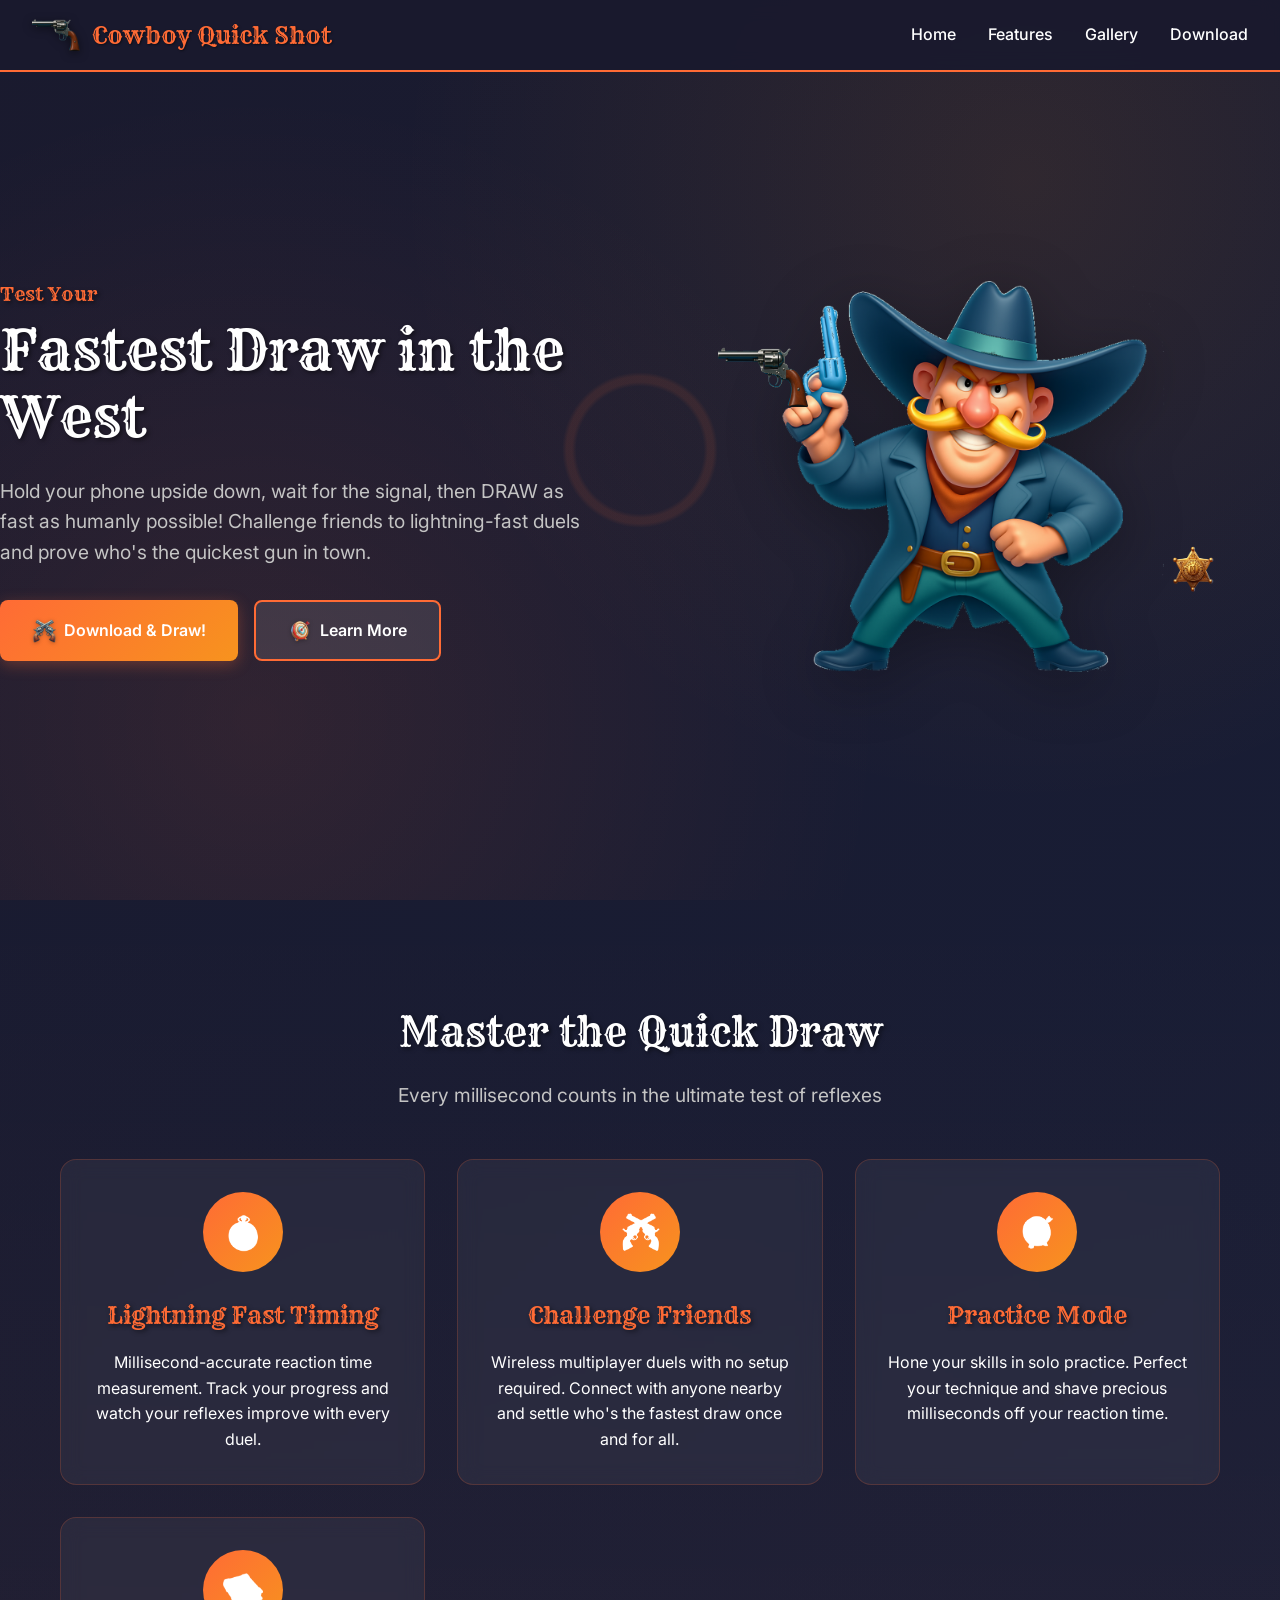
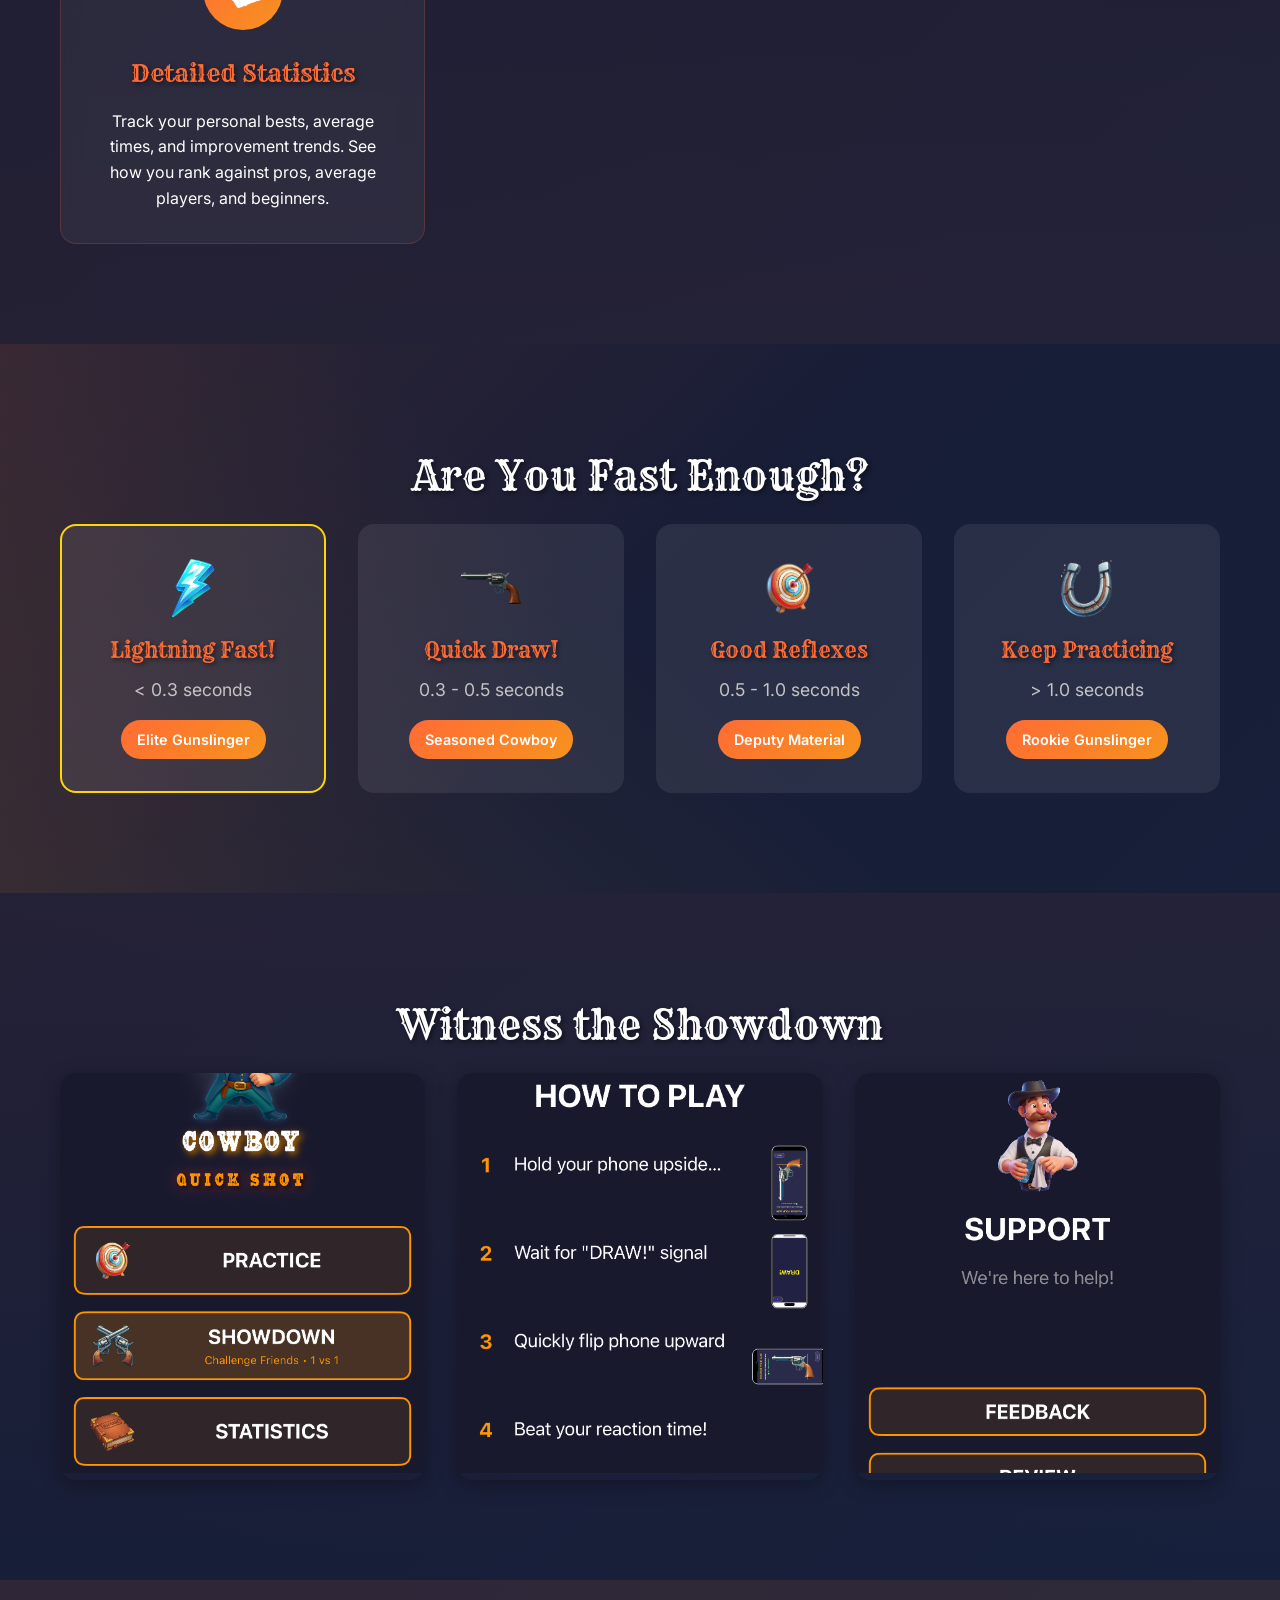
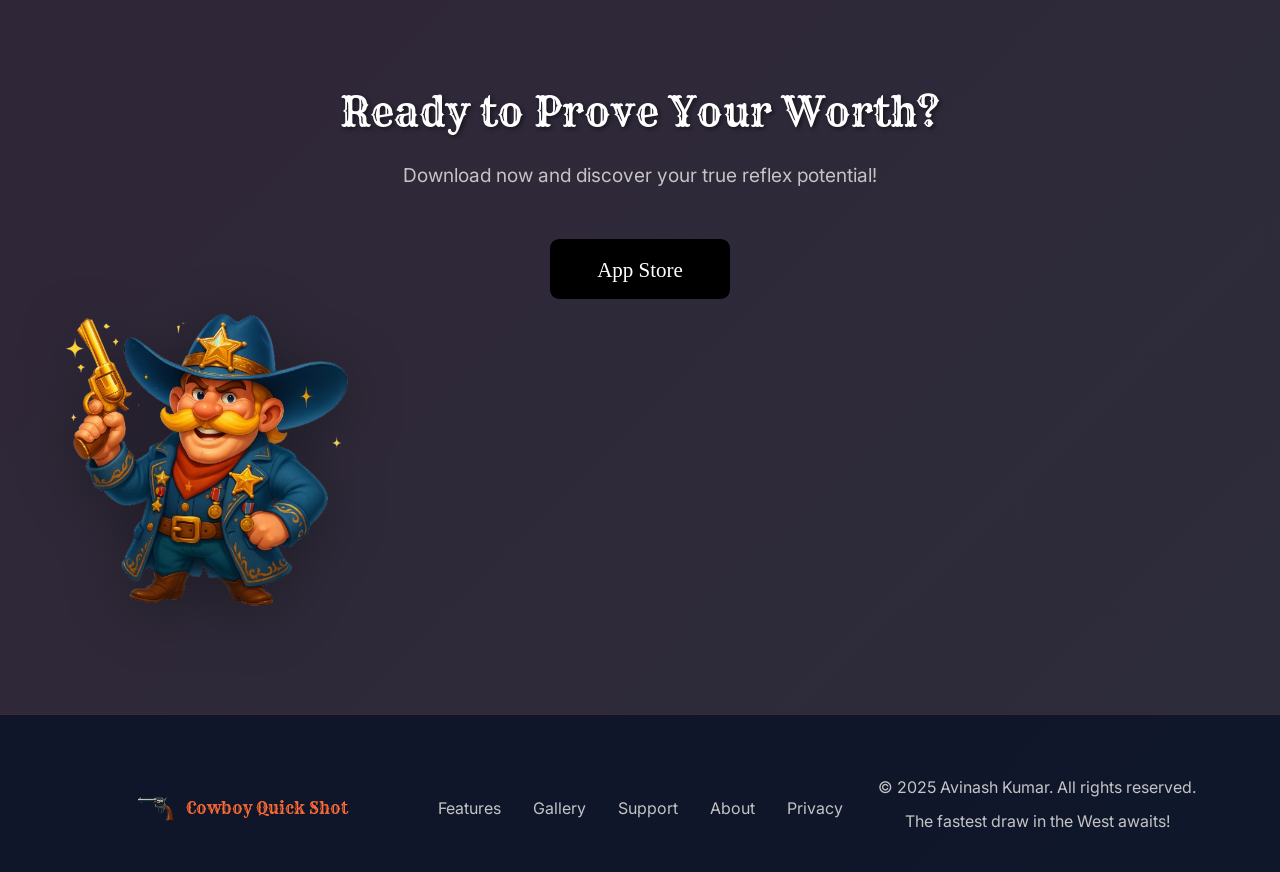
==== index.html @ 1eb680cb "Initial commit: Add Cowboy Quick Shot website with updated screenshots - Add complete website struct" ====
<!DOCTYPE html>
<html lang="en">
<head>
    <meta charset="UTF-8">
    <meta name="viewport" content="width=device-width, initial-scale=1.0">
    <title>Cowboy Quick Shot - Fastest Draw in the West</title>
    <meta name="description" content="Test your reflexes in the ultimate Western gunfighter duel. Hold your phone upside down and draw as fast as lightning when you see the signal!">
    <link rel="stylesheet" href="css/style.css">
    <link rel="preconnect" href="https://fonts.googleapis.com">
    <link rel="preconnect" href="https://fonts.gstatic.com" crossorigin>
    <link href="https://fonts.googleapis.com/css2?family=Rye&family=Inter:wght@300;400;500;600;700&display=swap" rel="stylesheet">
</head>
<body>
    <header class="header">
        <nav class="nav">
            <div class="nav-brand">
                <img src="images/revolver.png" alt="Revolver" class="nav-logo">
                <span class="nav-title">Cowboy Quick Shot</span>
            </div>
            <ul class="nav-menu">
                <li><a href="#home">Home</a></li>
                <li><a href="#features">Features</a></li>
                <li><a href="gallery.html">Gallery</a></li>
                <li><a href="#download">Download</a></li>
            </ul>
        </nav>
    </header>

    <main>
        <!-- Hero Section -->
        <section id="home" class="hero">
            <div class="hero-background">
                <div class="crosshair-overlay"></div>
            </div>
            <div class="hero-content">
                <h1 class="hero-title">
                    <span class="hero-subtitle">Test Your Reflexes, Cowboy!</span>
                    <span class="hero-main">Fastest Draw in the West</span>
                </h1>
                <p class="hero-description">
                    Hold your phone upside down, wait for the signal, then DRAW as fast as humanly possible! 
                    Challenge friends to lightning-fast duels and prove who's the quickest gun in town.
                </p>
                <div class="hero-buttons">
                    <a href="#download" class="btn btn-primary">
                        <img src="images/home_page/dual_revolver.png" alt="Dual Revolvers" class="btn-icon">
                        Download & Draw!
                    </a>
                    <a href="#features" class="btn btn-secondary">
                        <img src="images/settings_page/target.png" alt="Target" class="btn-icon">
                        Learn More
                    </a>
                </div>
            </div>
            <div class="hero-image">
                <img src="images/home_page/man.png" alt="Cowboy Character" class="cowboy-hero">
                <div class="floating-elements">
                    <img src="images/revolver.png" alt="Revolver" class="floating-revolver">
                    <img src="images/home_page/sherrif_batch.png" alt="Sheriff Badge" class="floating-badge">
                </div>
            </div>
        </section>

        <!-- Features Section -->
        <section id="features" class="features">
            <div class="container">
                <h2 class="section-title">Master the Quick Draw</h2>
                <p class="section-subtitle">Every millisecond counts in the ultimate test of reflexes</p>
                
                <div class="features-grid">
                    <div class="feature-card">
                        <div class="feature-icon">
                            <img src="images/settings_page/pocket_watch.png" alt="Pocket Watch">
                        </div>
                        <h3>Lightning Fast Timing</h3>
                        <p>Millisecond-accurate reaction time measurement. Track your progress and watch your reflexes improve with every duel.</p>
                    </div>
                    
                    <div class="feature-card">
                        <div class="feature-icon">
                            <img src="images/home_page/dual_revolver.png" alt="Dual Revolvers">
                        </div>
                        <h3>Challenge Friends</h3>
                        <p>Wireless multiplayer duels with no setup required. Connect with anyone nearby and settle who's the fastest draw once and for all.</p>
                    </div>
                    
                    <div class="feature-card">
                        <div class="feature-icon">
                            <img src="images/settings_page/target.png" alt="Target">
                        </div>
                        <h3>Practice Mode</h3>
                        <p>Hone your skills in solo practice. Perfect your technique and shave precious milliseconds off your reaction time.</p>
                    </div>
                    
                    <div class="feature-card">
                        <div class="feature-icon">
                            <img src="images/home_page/records.png" alt="Records">
                        </div>
                        <h3>Detailed Statistics</h3>
                        <p>Track your personal bests, average times, and improvement trends. See how you rank against pros, average players, and beginners.</p>
                    </div>
                </div>
            </div>
        </section>

        <!-- Performance Categories -->
        <section class="performance">
            <div class="container">
                <h2 class="section-title">Are You Fast Enough?</h2>
                <div class="performance-grid">
                    <div class="performance-card lightning">
                        <div class="performance-icon">
                            <img src="images/settings_page/lighitning.png" alt="Lightning">
                        </div>
                        <h3>Lightning Fast!</h3>
                        <p>&lt; 0.3 seconds</p>
                        <span class="performance-badge">Elite Gunslinger</span>
                    </div>
                    
                    <div class="performance-card quick">
                        <div class="performance-icon">
                            <img src="images/revolver.png" alt="Revolver">
                        </div>
                        <h3>Quick Draw!</h3>
                        <p>0.3 - 0.5 seconds</p>
                        <span class="performance-badge">Seasoned Cowboy</span>
                    </div>
                    
                    <div class="performance-card good">
                        <div class="performance-icon">
                            <img src="images/settings_page/target.png" alt="Target">
                        </div>
                        <h3>Good Reflexes</h3>
                        <p>0.5 - 1.0 seconds</p>
                        <span class="performance-badge">Deputy Material</span>
                    </div>
                    
                    <div class="performance-card practice">
                        <div class="performance-icon">
                            <img src="images/settings_page/horseshoe_broken.png" alt="Horseshoe">
                        </div>
                        <h3>Keep Practicing</h3>
                        <p>&gt; 1.0 seconds</p>
                        <span class="performance-badge">Rookie Gunslinger</span>
                    </div>
                </div>
            </div>
        </section>

        <!-- Gallery Preview -->
        <section id="gallery" class="gallery-preview">
            <div class="container">
                <h2 class="section-title">Witness the Showdown</h2>
                <div class="gallery-grid">
                    <div class="gallery-item">
                        <img src="screenshots/Simulator Screenshot - iPhone 16 - 2025-07-04 at 14.46.16.png" alt="Main Menu">
                        <div class="gallery-overlay">
                            <h4>Main Menu</h4>
                            <p>Choose your duel</p>
                        </div>
                    </div>
                    <div class="gallery-item">
                        <img src="screenshots/Simulator Screenshot - iPhone 16 - 2025-07-04 at 14.46.22.png" alt="Position Phone">
                        <div class="gallery-overlay">
                            <h4>Get Ready</h4>
                            <p>Position your phone</p>
                        </div>
                    </div>
                    <div class="gallery-item">
                        <img src="screenshots/Simulator Screenshot - iPhone 16 - 2025-07-04 at 14.47.07.png" alt="Game Action">
                        <div class="gallery-overlay">
                            <h4>Draw!</h4>
                            <p>Lightning fast action</p>
                        </div>
                    </div>
                </div>
            </div>
        </section>

        <!-- Download Section -->
        <section id="download" class="download">
            <div class="container">
                <div class="download-content">
                    <h2 class="section-title">Ready to Prove Your Worth?</h2>
                    <p class="section-subtitle">Download now and discover your true reflex potential!</p>
                    <div class="download-buttons">
                        <a href="#" class="app-store-btn">
                            <img src="[data-uri]" alt="Download on App Store">
                        </a>
                    </div>
                </div>
                <div class="download-image">
                    <img src="images/vip_cowboy.png" alt="VIP Cowboy" class="cowboy-download">
                </div>
            </div>
        </section>
    </main>

    <footer class="footer">
        <div class="container">
            <div class="footer-content">
                <div class="footer-brand">
                    <img src="images/revolver.png" alt="Revolver" class="footer-logo">
                    <span class="footer-title">Cowboy Quick Shot</span>
                </div>
                <div class="footer-links">
                    <a href="#features">Features</a>
                    <a href="gallery.html">Gallery</a>
                    <a href="support.html">Support</a>
                    <a href="about.html">About</a>
                    <a href="privacy.html">Privacy</a>
                </div>
                <div class="footer-social">
                    <p>© 2025 Avinash Kumar. All rights reserved.</p>
                    <p>The fastest draw in the West awaits!</p>
                </div>
            </div>
        </div>
    </footer>

    <script src="js/main.js"></script>
</body>
</html>
---- css/style.css ----
/* Western-themed CSS for Cowboy Quick Shot */

/* Reset and Base Styles */
* {
    margin: 0;
    padding: 0;
    box-sizing: border-box;
}

:root {
    --primary-navy: #1a1a2e;
    --secondary-navy: #16213e;
    --accent-orange: #ff6b35;
    --accent-yellow: #f7931e;
    --text-light: #ffffff;
    --text-muted: #c4c4c4;
    --leather-brown: #8b4513;
    --gold: #ffd700;
    --shadow-dark: rgba(0, 0, 0, 0.5);
}

body {
    font-family: 'Inter', sans-serif;
    background: linear-gradient(135deg, var(--primary-navy) 0%, var(--secondary-navy) 100%);
    color: var(--text-light);
    line-height: 1.6;
    overflow-x: hidden;
}

/* Typography */
h1, h2, h3 {
    font-family: 'Rye', serif;
    font-weight: 400;
    text-shadow: 2px 2px 4px var(--shadow-dark);
}

.container {
    max-width: 1200px;
    margin: 0 auto;
    padding: 0 20px;
}

/* Header and Navigation */
.header {
    position: fixed;
    top: 0;
    left: 0;
    right: 0;
    z-index: 1000;
    background: rgba(26, 26, 46, 0.95);
    backdrop-filter: blur(10px);
    border-bottom: 2px solid var(--accent-orange);
}

.nav {
    display: flex;
    justify-content: space-between;
    align-items: center;
    padding: 1rem 2rem;
}

.nav-brand {
    display: flex;
    align-items: center;
    gap: 12px;
}

.nav-logo {
    width: 48px;
    height: 32px;
    filter: drop-shadow(0 2px 4px var(--shadow-dark));
}

.nav-title {
    font-family: 'Rye', serif;
    font-size: 1.5rem;
    color: var(--accent-orange);
    text-shadow: 1px 1px 2px var(--shadow-dark);
}

.nav-menu {
    display: flex;
    list-style: none;
    gap: 2rem;
}

.nav-menu a {
    color: var(--text-light);
    text-decoration: none;
    font-weight: 500;
    transition: all 0.3s ease;
    position: relative;
}

.nav-menu a::after {
    content: '';
    position: absolute;
    bottom: -5px;
    left: 0;
    width: 0;
    height: 2px;
    background: var(--accent-orange);
    transition: width 0.3s ease;
}

.nav-menu a:hover::after {
    width: 100%;
}

.nav-menu a:hover {
    color: var(--accent-orange);
}

/* Hero Section */
.hero {
    min-height: 100vh;
    display: flex;
    align-items: center;
    position: relative;
    overflow: hidden;
    padding: 120px 0 80px;
}

.hero-background {
    position: absolute;
    top: 0;
    left: 0;
    right: 0;
    bottom: 0;
    background: 
        radial-gradient(circle at 20% 80%, rgba(255, 107, 53, 0.1) 0%, transparent 50%),
        radial-gradient(circle at 80% 20%, rgba(247, 147, 30, 0.1) 0%, transparent 50%);
}

.crosshair-overlay {
    position: absolute;
    top: 50%;
    left: 50%;
    transform: translate(-50%, -50%);
    width: 200px;
    height: 200px;
    background: radial-gradient(circle, transparent 45%, var(--accent-orange) 48%, var(--accent-orange) 52%, transparent 55%);
    opacity: 0.1;
    animation: pulse 3s infinite;
}

@keyframes pulse {
    0%, 100% { opacity: 0.1; transform: translate(-50%, -50%) scale(1); }
    50% { opacity: 0.2; transform: translate(-50%, -50%) scale(1.1); }
}

.hero-content {
    flex: 1;
    padding-right: 2rem;
    z-index: 2;
}

.hero-title {
    margin-bottom: 1.5rem;
}

.hero-subtitle {
    display: block;
    font-size: 1.2rem;
    color: var(--accent-orange);
    margin-bottom: 0.5rem;
}

.hero-main {
    display: block;
    font-size: 3.5rem;
    color: var(--text-light);
    line-height: 1.2;
}

.hero-description {
    font-size: 1.2rem;
    color: var(--text-muted);
    margin-bottom: 2rem;
    max-width: 600px;
}

.hero-buttons {
    display: flex;
    gap: 1rem;
    flex-wrap: wrap;
}

.btn {
    display: inline-flex;
    align-items: center;
    gap: 0.5rem;
    padding: 1rem 2rem;
    text-decoration: none;
    border-radius: 8px;
    font-weight: 600;
    transition: all 0.3s ease;
    text-align: center;
    border: none;
    cursor: pointer;
    position: relative;
    overflow: hidden;
}

.btn::before {
    content: '';
    position: absolute;
    top: 50%;
    left: 50%;
    width: 0;
    height: 0;
    background: rgba(255, 255, 255, 0.2);
    border-radius: 50%;
    transform: translate(-50%, -50%);
    transition: all 0.6s ease;
}

.btn:hover::before {
    width: 300px;
    height: 300px;
}

.btn-primary {
    background: linear-gradient(135deg, var(--accent-orange) 0%, var(--accent-yellow) 100%);
    color: var(--text-light);
    box-shadow: 0 4px 15px rgba(255, 107, 53, 0.3);
}

.btn-primary:hover {
    transform: translateY(-2px);
    box-shadow: 0 6px 20px rgba(255, 107, 53, 0.4);
}

.btn-secondary {
    background: rgba(255, 255, 255, 0.1);
    color: var(--text-light);
    border: 2px solid var(--accent-orange);
}

.btn-secondary:hover {
    background: var(--accent-orange);
    transform: translateY(-2px);
}

.btn-icon {
    width: 24px;
    height: 24px;
    filter: drop-shadow(0 1px 2px rgba(0, 0, 0, 0.3));
}

.hero-image {
    flex: 1;
    position: relative;
    display: flex;
    justify-content: center;
    align-items: center;
}

.cowboy-hero {
    max-width: 400px;
    width: 100%;
    height: auto;
    filter: drop-shadow(0 10px 30px rgba(0, 0, 0, 0.3));
    animation: float 6s ease-in-out infinite;
}

@keyframes float {
    0%, 100% { transform: translateY(0px); }
    50% { transform: translateY(-20px); }
}

.floating-elements {
    position: absolute;
    top: 0;
    left: 0;
    right: 0;
    bottom: 0;
}

.floating-revolver {
    position: absolute;
    top: 20%;
    left: 10%;
    width: 90px;
    height: 60px;
    animation: rotate 20s linear infinite;
}

.floating-badge {
    position: absolute;
    bottom: 20%;
    right: 10%;
    width: 50px;
    height: 50px;
    animation: bounce 4s ease-in-out infinite;
}

@keyframes rotate {
    0% { transform: rotate(0deg); }
    100% { transform: rotate(360deg); }
}

@keyframes bounce {
    0%, 100% { transform: translateY(0px); }
    50% { transform: translateY(-10px); }
}

/* Sections */
.section-title {
    font-size: 2.5rem;
    text-align: center;
    margin-bottom: 1rem;
    color: var(--text-light);
}

.section-subtitle {
    font-size: 1.2rem;
    text-align: center;
    color: var(--text-muted);
    margin-bottom: 3rem;
}

/* Features Section */
.features {
    padding: 100px 0;
    background: linear-gradient(180deg, transparent 0%, rgba(255, 107, 53, 0.05) 100%);
}

.features-grid {
    display: grid;
    grid-template-columns: repeat(auto-fit, minmax(280px, 1fr));
    gap: 2rem;
}

.feature-card {
    background: rgba(255, 255, 255, 0.05);
    padding: 2rem;
    border-radius: 16px;
    border: 1px solid rgba(255, 107, 53, 0.2);
    text-align: center;
    transition: all 0.3s ease;
    backdrop-filter: blur(10px);
}

.feature-card:hover {
    transform: translateY(-5px);
    background: rgba(255, 255, 255, 0.08);
    border-color: var(--accent-orange);
    box-shadow: 0 10px 30px rgba(255, 107, 53, 0.2);
}

.feature-icon {
    width: 80px;
    height: 80px;
    margin: 0 auto 1.5rem;
    padding: 20px;
    background: linear-gradient(135deg, var(--accent-orange) 0%, var(--accent-yellow) 100%);
    border-radius: 50%;
    display: flex;
    align-items: center;
    justify-content: center;
}

.feature-icon img {
    width: 100%;
    height: 100%;
    object-fit: contain;
    filter: brightness(0) invert(1);
}

.feature-card h3 {
    font-size: 1.5rem;
    margin-bottom: 1rem;
    color: var(--accent-orange);
}

/* Performance Section */
.performance {
    padding: 100px 0;
    background: 
        linear-gradient(135deg, rgba(255, 107, 53, 0.1) 0%, transparent 50%),
        linear-gradient(45deg, rgba(247, 147, 30, 0.1) 0%, transparent 50%);
}

.performance-grid {
    display: grid;
    grid-template-columns: repeat(auto-fit, minmax(250px, 1fr));
    gap: 2rem;
}

.performance-card {
    background: rgba(255, 255, 255, 0.08);
    padding: 2rem;
    border-radius: 16px;
    text-align: center;
    transition: all 0.3s ease;
    border: 2px solid transparent;
    position: relative;
    overflow: hidden;
}

.performance-card::before {
    content: '';
    position: absolute;
    top: 0;
    left: 0;
    right: 0;
    bottom: 0;
    background: linear-gradient(135deg, transparent 0%, rgba(255, 107, 53, 0.1) 100%);
    opacity: 0;
    transition: opacity 0.3s ease;
}

.performance-card:hover::before {
    opacity: 1;
}

.performance-card:hover {
    transform: translateY(-5px);
    border-color: var(--accent-orange);
}

.performance-card.lightning {
    border-color: var(--gold);
}

.performance-card.lightning:hover {
    box-shadow: 0 10px 30px rgba(255, 215, 0, 0.3);
}

.performance-icon {
    width: 60px;
    height: 60px;
    margin: 0 auto 1rem;
}

.performance-icon img {
    width: 100%;
    height: 100%;
    object-fit: contain;
}

.performance-card h3 {
    font-size: 1.3rem;
    margin-bottom: 0.5rem;
    color: var(--accent-orange);
}

.performance-card p {
    font-size: 1.1rem;
    color: var(--text-muted);
    margin-bottom: 1rem;
}

.performance-badge {
    display: inline-block;
    background: linear-gradient(135deg, var(--accent-orange) 0%, var(--accent-yellow) 100%);
    color: var(--text-light);
    padding: 0.5rem 1rem;
    border-radius: 20px;
    font-size: 0.9rem;
    font-weight: 600;
}

/* Gallery Section */
.gallery-preview {
    padding: 100px 0;
    background: linear-gradient(180deg, rgba(255, 107, 53, 0.05) 0%, transparent 100%);
}

.gallery-grid {
    display: grid;
    grid-template-columns: repeat(auto-fit, minmax(300px, 1fr));
    gap: 2rem;
}

.gallery-item {
    position: relative;
    border-radius: 16px;
    overflow: hidden;
    transition: all 0.3s ease;
    box-shadow: 0 5px 20px rgba(0, 0, 0, 0.3);
}

.gallery-item:hover {
    transform: translateY(-5px);
    box-shadow: 0 10px 30px rgba(0, 0, 0, 0.4);
}

.gallery-item img {
    width: 100%;
    height: 400px;
    object-fit: cover;
    transition: transform 0.3s ease;
}

.gallery-item:hover img {
    transform: scale(1.05);
}

.gallery-overlay {
    position: absolute;
    bottom: 0;
    left: 0;
    right: 0;
    background: linear-gradient(transparent, rgba(0, 0, 0, 0.8));
    color: var(--text-light);
    padding: 2rem;
    transform: translateY(100%);
    transition: transform 0.3s ease;
}

.gallery-item:hover .gallery-overlay {
    transform: translateY(0);
}

.gallery-overlay h4 {
    font-size: 1.2rem;
    margin-bottom: 0.5rem;
    color: var(--accent-orange);
}

/* Download Section */
.download {
    padding: 100px 0;
    background: linear-gradient(135deg, rgba(255, 107, 53, 0.1) 0%, rgba(247, 147, 30, 0.1) 100%);
}

.download-content {
    text-align: center;
}

.download-buttons {
    display: flex;
    justify-content: center;
    gap: 1rem;
    margin-top: 2rem;
}

.app-store-btn {
    transition: all 0.3s ease;
}

.app-store-btn:hover {
    transform: translateY(-2px);
    filter: brightness(1.1);
}

.app-store-btn img {
    height: 60px;
    border-radius: 8px;
}

.cowboy-download {
    max-width: 300px;
    width: 100%;
    height: auto;
    filter: drop-shadow(0 10px 30px rgba(0, 0, 0, 0.3));
}

/* Footer */
.footer {
    background: rgba(0, 0, 0, 0.3);
    padding: 60px 0 30px;
    border-top: 1px solid rgba(255, 107, 53, 0.2);
}

.footer-content {
    display: grid;
    grid-template-columns: repeat(auto-fit, minmax(250px, 1fr));
    gap: 2rem;
    align-items: center;
    text-align: center;
}

.footer-brand {
    display: flex;
    align-items: center;
    gap: 12px;
    justify-content: center;
}

.footer-logo {
    width: 36px;
    height: 24px;
}

.footer-title {
    font-family: 'Rye', serif;
    color: var(--accent-orange);
}

.footer-links {
    display: flex;
    gap: 2rem;
    justify-content: center;
}

.footer-links a {
    color: var(--text-muted);
    text-decoration: none;
    transition: color 0.3s ease;
}

.footer-links a:hover {
    color: var(--accent-orange);
}

.footer-social p {
    color: var(--text-muted);
    margin-bottom: 0.5rem;
}

/* Responsive Design */
@media (max-width: 768px) {
    .hero {
        flex-direction: column;
        text-align: center;
        padding: 100px 0 60px;
    }
    
    .hero-content {
        padding-right: 0;
        margin-bottom: 2rem;
    }
    
    .hero-main {
        font-size: 2.5rem;
    }
    
    .hero-buttons {
        justify-content: center;
    }
    
    .nav-menu {
        display: none;
    }
    
    .section-title {
        font-size: 2rem;
    }
    
    .features-grid,
    .performance-grid {
        grid-template-columns: 1fr;
    }
    
    .gallery-grid {
        grid-template-columns: 1fr;
    }
    
    .footer-content {
        grid-template-columns: 1fr;
        text-align: center;
    }
    
    .footer-links {
        flex-wrap: wrap;
    }
}

/* Smooth Scrolling */
html {
    scroll-behavior: smooth;
}

/* Loading Animation */
@keyframes fadeInUp {
    from {
        opacity: 0;
        transform: translateY(30px);
    }
    to {
        opacity: 1;
        transform: translateY(0);
    }
}

.feature-card,
.performance-card,
.gallery-item {
    animation: fadeInUp 0.6s ease-out;
}
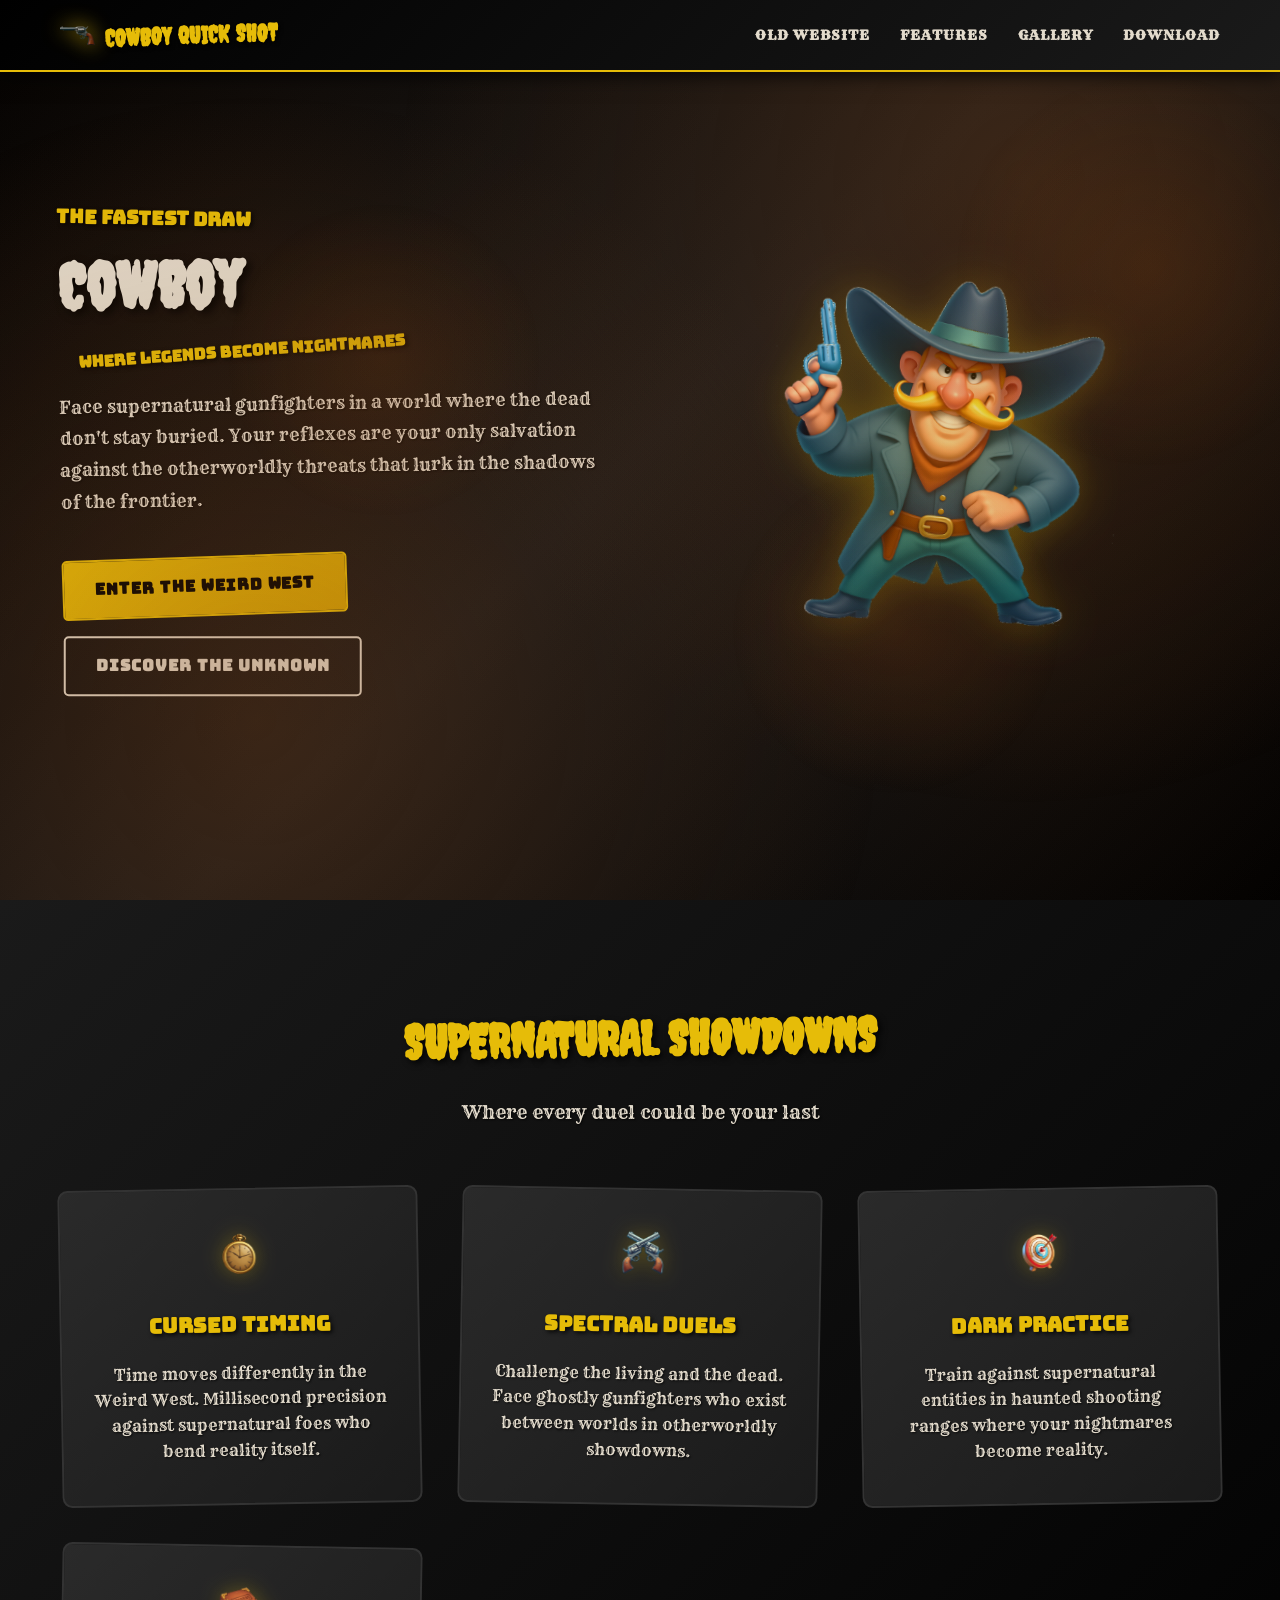
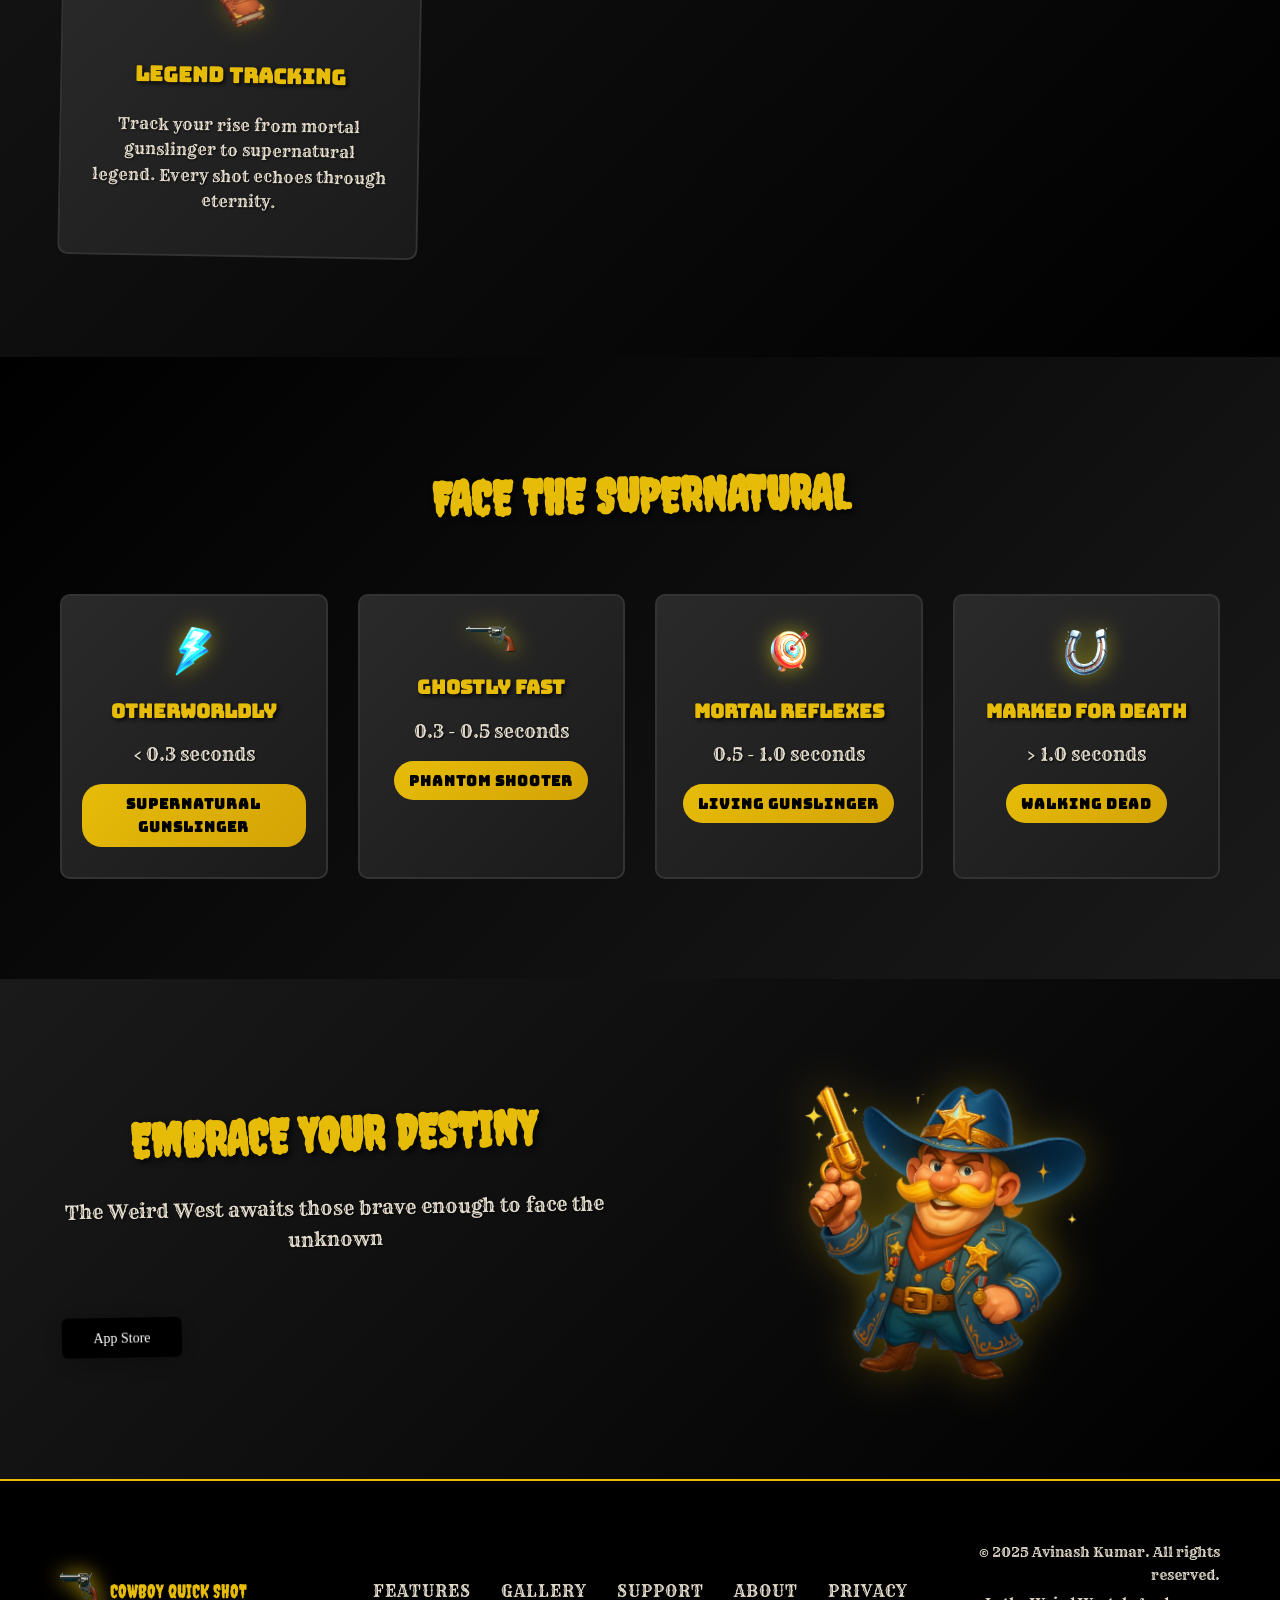
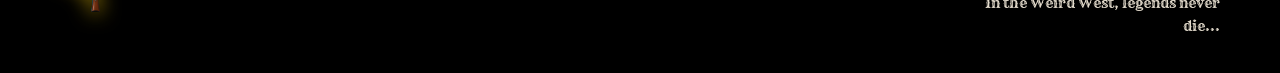
==== commit 9f1ccefe: "Add Cowboy Quick Shot website with Weird West theme and ASO updates" ====
--- a/index.html
+++ b/index.html
@@ -3,22 +3,25 @@
 <head>
     <meta charset="UTF-8">
     <meta name="viewport" content="width=device-width, initial-scale=1.0">
-    <title>Cowboy Quick Shot - Fastest Draw in the West</title>
-    <meta name="description" content="Test your reflexes in the ultimate Western gunfighter duel. Hold your phone upside down and draw as fast as lightning when you see the signal!">
-    <link rel="stylesheet" href="css/style.css">
+    <title>Cowboy Quick Shot - Weird West Edition</title>
+    <meta name="description" content="Enter the supernatural gunslinger world - where the fastest draw meets the unknown forces of the Weird West">
+    <link rel="stylesheet" href="css/weird-west-style.css">
     <link rel="preconnect" href="https://fonts.googleapis.com">
     <link rel="preconnect" href="https://fonts.gstatic.com" crossorigin>
-    <link href="https://fonts.googleapis.com/css2?family=Rye&family=Inter:wght@300;400;500;600;700&display=swap" rel="stylesheet">
+    <link href="https://fonts.googleapis.com/css2?family=Creepster&family=Rye&family=Bungee&display=swap" rel="stylesheet">
 </head>
 <body>
+    <div class="grunge-overlay"></div>
+    <div class="splatter-bg"></div>
+    
     <header class="header">
         <nav class="nav">
             <div class="nav-brand">
                 <img src="images/revolver.png" alt="Revolver" class="nav-logo">
-                <span class="nav-title">Cowboy Quick Shot</span>
+                <span class="nav-title">COWBOY QUICK SHOT</span>
             </div>
             <ul class="nav-menu">
-                <li><a href="#home">Home</a></li>
+                <li><a href="old-website.html">Old Website</a></li>
                 <li><a href="#features">Features</a></li>
                 <li><a href="gallery.html">Gallery</a></li>
                 <li><a href="#download">Download</a></li>
@@ -28,35 +31,34 @@
 
     <main>
         <!-- Hero Section -->
-        <section id="home" class="hero">
-            <div class="hero-background">
-                <div class="crosshair-overlay"></div>
-            </div>
+        <section class="hero">
+            <div class="hero-bg-texture"></div>
             <div class="hero-content">
-                <h1 class="hero-title">
-                    <span class="hero-subtitle">Test Your Reflexes, Cowboy!</span>
-                    <span class="hero-main">Fastest Draw in the West</span>
-                </h1>
-                <p class="hero-description">
-                    Hold your phone upside down, wait for the signal, then DRAW as fast as humanly possible! 
-                    Challenge friends to lightning-fast duels and prove who's the quickest gun in town.
-                </p>
-                <div class="hero-buttons">
-                    <a href="#download" class="btn btn-primary">
-                        <img src="images/home_page/dual_revolver.png" alt="Dual Revolvers" class="btn-icon">
-                        Download & Draw!
-                    </a>
-                    <a href="#features" class="btn btn-secondary">
-                        <img src="images/settings_page/target.png" alt="Target" class="btn-icon">
-                        Learn More
-                    </a>
+                <div class="hero-text">
+                    <h1 class="hero-title">
+                        <span class="hero-subtitle rotated">THE FASTEST DRAW</span>
+                        <span class="hero-main">Cowboy quick shot</span>
+                        <span class="hero-tagline">WHERE LEGENDS BECOME NIGHTMARES</span>
+                    </h1>
+                    <p class="hero-description">
+                        Face supernatural gunfighters in a world where the dead don't stay buried. 
+                        Your reflexes are your only salvation against the otherworldly threats that 
+                        lurk in the shadows of the frontier.
+                    </p>
+                    <div class="hero-buttons">
+                        <a href="#download" class="btn btn-primary">
+                            ENTER THE WEIRD WEST
+                        </a>
+                        <a href="#features" class="btn btn-secondary">
+                            DISCOVER THE UNKNOWN
+                        </a>
+                    </div>
                 </div>
-            </div>
-            <div class="hero-image">
-                <img src="images/home_page/man.png" alt="Cowboy Character" class="cowboy-hero">
-                <div class="floating-elements">
-                    <img src="images/revolver.png" alt="Revolver" class="floating-revolver">
-                    <img src="images/home_page/sherrif_batch.png" alt="Sheriff Badge" class="floating-badge">
+                <div class="hero-image">
+                    <div class="silhouette-container">
+                        <img src="images/home_page/man.png" alt="Gunslinger Silhouette" class="gunslinger-silhouette">
+                        <div class="supernatural-glow"></div>
+                    </div>
                 </div>
             </div>
         </section>
@@ -64,114 +66,84 @@
         <!-- Features Section -->
         <section id="features" class="features">
             <div class="container">
-                <h2 class="section-title">Master the Quick Draw</h2>
-                <p class="section-subtitle">Every millisecond counts in the ultimate test of reflexes</p>
+                <h2 class="section-title rotated-slight">SUPERNATURAL SHOWDOWNS</h2>
+                <p class="section-subtitle">Where every duel could be your last</p>
                 
                 <div class="features-grid">
                     <div class="feature-card">
                         <div class="feature-icon">
-                            <img src="images/settings_page/pocket_watch.png" alt="Pocket Watch">
+                            <img src="images/settings_page/pocket_watch.png" alt="Cursed Timepiece">
                         </div>
-                        <h3>Lightning Fast Timing</h3>
-                        <p>Millisecond-accurate reaction time measurement. Track your progress and watch your reflexes improve with every duel.</p>
+                        <h3>CURSED TIMING</h3>
+                        <p>Time moves differently in the Weird West. Millisecond precision against supernatural foes who bend reality itself.</p>
                     </div>
                     
                     <div class="feature-card">
                         <div class="feature-icon">
-                            <img src="images/home_page/dual_revolver.png" alt="Dual Revolvers">
+                            <img src="images/home_page/dual_revolver.png" alt="Ghost Revolvers">
                         </div>
-                        <h3>Challenge Friends</h3>
-                        <p>Wireless multiplayer duels with no setup required. Connect with anyone nearby and settle who's the fastest draw once and for all.</p>
+                        <h3>SPECTRAL DUELS</h3>
+                        <p>Challenge the living and the dead. Face ghostly gunfighters who exist between worlds in otherworldly showdowns.</p>
                     </div>
                     
                     <div class="feature-card">
                         <div class="feature-icon">
-                            <img src="images/settings_page/target.png" alt="Target">
+                            <img src="images/settings_page/target.png" alt="Haunted Target">
                         </div>
-                        <h3>Practice Mode</h3>
-                        <p>Hone your skills in solo practice. Perfect your technique and shave precious milliseconds off your reaction time.</p>
+                        <h3>DARK PRACTICE</h3>
+                        <p>Train against supernatural entities in haunted shooting ranges where your nightmares become reality.</p>
                     </div>
                     
                     <div class="feature-card">
                         <div class="feature-icon">
-                            <img src="images/home_page/records.png" alt="Records">
+                            <img src="images/home_page/records.png" alt="Cursed Records">
                         </div>
-                        <h3>Detailed Statistics</h3>
-                        <p>Track your personal bests, average times, and improvement trends. See how you rank against pros, average players, and beginners.</p>
+                        <h3>LEGEND TRACKING</h3>
+                        <p>Track your rise from mortal gunslinger to supernatural legend. Every shot echoes through eternity.</p>
                     </div>
                 </div>
             </div>
         </section>
 
-        <!-- Performance Categories -->
+        <!-- Supernatural Performance -->
         <section class="performance">
             <div class="container">
-                <h2 class="section-title">Are You Fast Enough?</h2>
+                <h2 class="section-title rotated-slight">FACE THE SUPERNATURAL</h2>
                 <div class="performance-grid">
                     <div class="performance-card lightning">
                         <div class="performance-icon">
-                            <img src="images/settings_page/lighitning.png" alt="Lightning">
+                            <img src="images/settings_page/lighitning.png" alt="Supernatural Lightning">
                         </div>
-                        <h3>Lightning Fast!</h3>
+                        <h3>OTHERWORLDLY</h3>
                         <p>&lt; 0.3 seconds</p>
-                        <span class="performance-badge">Elite Gunslinger</span>
+                        <span class="performance-badge">SUPERNATURAL GUNSLINGER</span>
                     </div>
                     
                     <div class="performance-card quick">
                         <div class="performance-icon">
-                            <img src="images/revolver.png" alt="Revolver">
+                            <img src="images/revolver.png" alt="Cursed Revolver">
                         </div>
-                        <h3>Quick Draw!</h3>
+                        <h3>GHOSTLY FAST</h3>
                         <p>0.3 - 0.5 seconds</p>
-                        <span class="performance-badge">Seasoned Cowboy</span>
+                        <span class="performance-badge">PHANTOM SHOOTER</span>
                     </div>
                     
                     <div class="performance-card good">
                         <div class="performance-icon">
-                            <img src="images/settings_page/target.png" alt="Target">
+                            <img src="images/settings_page/target.png" alt="Haunted Target">
                         </div>
-                        <h3>Good Reflexes</h3>
+                        <h3>MORTAL REFLEXES</h3>
                         <p>0.5 - 1.0 seconds</p>
-                        <span class="performance-badge">Deputy Material</span>
+                        <span class="performance-badge">LIVING GUNSLINGER</span>
                     </div>
                     
                     <div class="performance-card practice">
                         <div class="performance-icon">
-                            <img src="images/settings_page/horseshoe_broken.png" alt="Horseshoe">
+                            <img src="images/settings_page/horseshoe_broken.png" alt="Cursed Horseshoe">
                         </div>
-                        <h3>Keep Practicing</h3>
+                        <h3>MARKED FOR DEATH</h3>
                         <p>&gt; 1.0 seconds</p>
-                        <span class="performance-badge">Rookie Gunslinger</span>
-                    </div>
-                </div>
-            </div>
-        </section>
-
-        <!-- Gallery Preview -->
-        <section id="gallery" class="gallery-preview">
-            <div class="container">
-                <h2 class="section-title">Witness the Showdown</h2>
-                <div class="gallery-grid">
-                    <div class="gallery-item">
-                        <img src="screenshots/Simulator Screenshot - iPhone 16 - 2025-07-04 at 14.46.16.png" alt="Main Menu">
-                        <div class="gallery-overlay">
-                            <h4>Main Menu</h4>
-                            <p>Choose your duel</p>
-                        </div>
-                    </div>
-                    <div class="gallery-item">
-                        <img src="screenshots/Simulator Screenshot - iPhone 16 - 2025-07-04 at 14.46.22.png" alt="Position Phone">
-                        <div class="gallery-overlay">
-                            <h4>Get Ready</h4>
-                            <p>Position your phone</p>
-                        </div>
-                    </div>
-                    <div class="gallery-item">
-                        <img src="screenshots/Simulator Screenshot - iPhone 16 - 2025-07-04 at 14.47.07.png" alt="Game Action">
-                        <div class="gallery-overlay">
-                            <h4>Draw!</h4>
-                            <p>Lightning fast action</p>
-                        </div>
+                        <span class="performance-badge">WALKING DEAD</span>
                     </div>
                 </div>
             </div>
@@ -181,8 +153,8 @@
         <section id="download" class="download">
             <div class="container">
                 <div class="download-content">
-                    <h2 class="section-title">Ready to Prove Your Worth?</h2>
-                    <p class="section-subtitle">Download now and discover your true reflex potential!</p>
+                    <h2 class="section-title rotated-slight">EMBRACE YOUR DESTINY</h2>
+                    <p class="section-subtitle">The Weird West awaits those brave enough to face the unknown</p>
                     <div class="download-buttons">
                         <a href="#" class="app-store-btn">
                             <img src="[data-uri]" alt="Download on App Store">
@@ -190,7 +162,8 @@
                     </div>
                 </div>
                 <div class="download-image">
-                    <img src="images/vip_cowboy.png" alt="VIP Cowboy" class="cowboy-download">
+                    <img src="images/vip_cowboy.png" alt="Supernatural Cowboy" class="cowboy-download">
+                    <div class="supernatural-aura"></div>
                 </div>
             </div>
         </section>
@@ -201,7 +174,7 @@
             <div class="footer-content">
                 <div class="footer-brand">
                     <img src="images/revolver.png" alt="Revolver" class="footer-logo">
-                    <span class="footer-title">Cowboy Quick Shot</span>
+                    <span class="footer-title">COWBOY QUICK SHOT</span>
                 </div>
                 <div class="footer-links">
                     <a href="#features">Features</a>
@@ -212,12 +185,12 @@
                 </div>
                 <div class="footer-social">
                     <p>© 2025 Avinash Kumar. All rights reserved.</p>
-                    <p>The fastest draw in the West awaits!</p>
+                    <p>In the Weird West, legends never die...</p>
                 </div>
             </div>
         </div>
     </footer>
 
-    <script src="js/main.js"></script>
+    <script src="js/weird-west.js"></script>
 </body>
 </html>
--- a/css/weird-west-style.css
+++ b/css/weird-west-style.css
@@ -0,0 +1,730 @@
+/* Weird West Theme - Inspired by dark supernatural western aesthetic */
+
+/* CSS Reset and Base Styles */
+* {
+    margin: 0;
+    padding: 0;
+    box-sizing: border-box;
+}
+
+body {
+    font-family: 'Rye', serif;
+    background-color: #000000;
+    color: #e3dbcc;
+    line-height: 1.6;
+    overflow-x: hidden;
+    position: relative;
+}
+
+/* Grunge Overlay */
+.grunge-overlay {
+    position: fixed;
+    top: 0;
+    left: 0;
+    width: 100%;
+    height: 100%;
+    background: radial-gradient(circle at 20% 80%, rgba(139, 69, 19, 0.3) 0%, transparent 50%),
+                radial-gradient(circle at 80% 20%, rgba(139, 69, 19, 0.3) 0%, transparent 50%);
+    pointer-events: none;
+    z-index: 1;
+}
+
+.splatter-bg {
+    position: fixed;
+    top: 0;
+    left: 0;
+    width: 100%;
+    height: 100%;
+    background: 
+        radial-gradient(circle at 30% 40%, rgba(139, 69, 19, 0.2) 0%, transparent 15%),
+        radial-gradient(circle at 70% 70%, rgba(139, 69, 19, 0.2) 0%, transparent 15%),
+        radial-gradient(circle at 90% 30%, rgba(139, 69, 19, 0.2) 0%, transparent 15%);
+    pointer-events: none;
+    z-index: 1;
+}
+
+.container {
+    max-width: 1200px;
+    margin: 0 auto;
+    padding: 0 20px;
+    position: relative;
+    z-index: 2;
+}
+
+/* Header Styles */
+.header {
+    background: linear-gradient(135deg, #000000 0%, #1a1a1a 100%);
+    padding: 1rem 0;
+    position: fixed;
+    width: 100%;
+    top: 0;
+    z-index: 1000;
+    box-shadow: 0 2px 20px rgba(0, 0, 0, 0.9);
+    border-bottom: 2px solid #e6bc08;
+}
+
+.nav {
+    display: flex;
+    justify-content: space-between;
+    align-items: center;
+    max-width: 1200px;
+    margin: 0 auto;
+    padding: 0 20px;
+}
+
+.nav-brand {
+    display: flex;
+    align-items: center;
+    gap: 10px;
+}
+
+.nav-logo {
+    width: 35px;
+    height: auto;
+    max-height: 35px;
+    filter: drop-shadow(0 0 10px #e6bc08);
+    object-fit: contain;
+}
+
+.nav-title {
+    font-family: 'Creepster', cursive;
+    font-size: 1.5rem;
+    font-weight: bold;
+    color: #e6bc08;
+    text-shadow: 2px 2px 4px rgba(0, 0, 0, 0.8);
+    transform: rotate(-2deg);
+}
+
+.nav-menu {
+    display: flex;
+    list-style: none;
+    gap: 30px;
+}
+
+.nav-menu a {
+    color: #e3dbcc;
+    text-decoration: none;
+    font-weight: 600;
+    text-transform: uppercase;
+    font-size: 0.9rem;
+    transition: all 0.3s ease;
+    position: relative;
+    letter-spacing: 1px;
+}
+
+.nav-menu a:hover {
+    color: #e6bc08;
+    text-shadow: 0 0 10px #e6bc08;
+    transform: rotate(1deg);
+}
+
+.nav-menu a::after {
+    content: '';
+    position: absolute;
+    bottom: -5px;
+    left: 0;
+    width: 0;
+    height: 2px;
+    background: #e6bc08;
+    transition: width 0.3s ease;
+}
+
+.nav-menu a:hover::after {
+    width: 100%;
+}
+
+/* Hero Section */
+.hero {
+    min-height: 100vh;
+    display: flex;
+    align-items: center;
+    position: relative;
+    background: linear-gradient(135deg, #000000 0%, #1a1a1a 50%, #000000 100%);
+    overflow: hidden;
+}
+
+.hero-bg-texture {
+    position: absolute;
+    top: 0;
+    left: 0;
+    width: 100%;
+    height: 100%;
+    background: 
+        radial-gradient(circle at 20% 30%, rgba(139, 69, 19, 0.1) 0%, transparent 40%),
+        radial-gradient(circle at 80% 70%, rgba(139, 69, 19, 0.1) 0%, transparent 40%);
+    z-index: 1;
+}
+
+.hero-content {
+    display: grid;
+    grid-template-columns: 1fr 1fr;
+    gap: 60px;
+    align-items: center;
+    max-width: 1200px;
+    margin: 0 auto;
+    padding: 0 20px;
+    position: relative;
+    z-index: 2;
+}
+
+.hero-text {
+    transform: rotate(-1deg);
+}
+
+.hero-title {
+    margin-bottom: 30px;
+}
+
+.hero-subtitle {
+    display: block;
+    font-family: 'Bungee', cursive;
+    font-size: 1.2rem;
+    color: #e6bc08;
+    margin-bottom: 10px;
+    text-shadow: 2px 2px 4px rgba(0, 0, 0, 0.8);
+    transform: rotate(2deg);
+}
+
+.hero-main {
+    display: block;
+    font-family: 'Creepster', cursive;
+    font-size: 4rem;
+    font-weight: bold;
+    color: #e3dbcc;
+    text-shadow: 4px 4px 8px rgba(0, 0, 0, 0.8);
+    line-height: 1.1;
+    margin-bottom: 15px;
+}
+
+.hero-tagline {
+    display: block;
+    font-family: 'Bungee', cursive;
+    font-size: 1rem;
+    color: #e6bc08;
+    text-shadow: 2px 2px 4px rgba(0, 0, 0, 0.8);
+    transform: rotate(-3deg);
+    margin-left: 20px;
+}
+
+.hero-description {
+    font-size: 1.1rem;
+    line-height: 1.8;
+    margin-bottom: 40px;
+    color: #e3dbcc;
+    text-shadow: 1px 1px 2px rgba(0, 0, 0, 0.8);
+}
+
+.hero-buttons {
+    display: flex;
+    gap: 20px;
+    flex-wrap: wrap;
+}
+
+.btn {
+    display: inline-flex;
+    align-items: center;
+    gap: 10px;
+    padding: 15px 30px;
+    text-decoration: none;
+    font-weight: bold;
+    font-size: 1rem;
+    border-radius: 5px;
+    transition: all 0.3s ease;
+    text-transform: uppercase;
+    letter-spacing: 1px;
+    position: relative;
+    overflow: hidden;
+    font-family: 'Bungee', cursive;
+}
+
+.btn::before {
+    content: '';
+    position: absolute;
+    top: 0;
+    left: -100%;
+    width: 100%;
+    height: 100%;
+    background: linear-gradient(90deg, transparent, rgba(255, 255, 255, 0.2), transparent);
+    transition: left 0.5s;
+}
+
+.btn:hover::before {
+    left: 100%;
+}
+
+.btn-primary {
+    background: linear-gradient(135deg, #e6bc08 0%, #d4a306 100%);
+    color: #000000;
+    border: 2px solid #e6bc08;
+    transform: rotate(-1deg);
+}
+
+.btn-primary:hover {
+    background: linear-gradient(135deg, #f0c914 0%, #e6bc08 100%);
+    transform: rotate(1deg) scale(1.05);
+    box-shadow: 0 10px 30px rgba(230, 188, 8, 0.3);
+}
+
+.btn-secondary {
+    background: transparent;
+    color: #e3dbcc;
+    border: 2px solid #e3dbcc;
+    transform: rotate(1deg);
+}
+
+.btn-secondary:hover {
+    background: #e3dbcc;
+    color: #000000;
+    transform: rotate(-1deg) scale(1.05);
+    box-shadow: 0 10px 30px rgba(227, 219, 204, 0.3);
+}
+
+.hero-image {
+    display: flex;
+    justify-content: center;
+    align-items: center;
+    position: relative;
+}
+
+.silhouette-container {
+    position: relative;
+    transform: rotate(2deg);
+}
+
+.gunslinger-silhouette {
+    width: 350px;
+    height: auto;
+    max-height: 400px;
+    filter: drop-shadow(0 0 20px rgba(230, 188, 8, 0.3));
+    transition: all 0.3s ease;
+    object-fit: contain;
+}
+
+.gunslinger-silhouette:hover {
+    filter: drop-shadow(0 0 30px rgba(230, 188, 8, 0.5));
+    transform: scale(1.05);
+}
+
+.supernatural-glow {
+    position: absolute;
+    top: 50%;
+    left: 50%;
+    transform: translate(-50%, -50%);
+    width: 300px;
+    height: 300px;
+    background: radial-gradient(circle, rgba(230, 188, 8, 0.2) 0%, transparent 70%);
+    border-radius: 50%;
+    animation: pulse 3s ease-in-out infinite;
+}
+
+@keyframes pulse {
+    0%, 100% { transform: translate(-50%, -50%) scale(1); opacity: 0.7; }
+    50% { transform: translate(-50%, -50%) scale(1.2); opacity: 0.3; }
+}
+
+/* Section Styles */
+.section-title {
+    font-family: 'Creepster', cursive;
+    font-size: 3rem;
+    text-align: center;
+    margin-bottom: 20px;
+    color: #e6bc08;
+    text-shadow: 3px 3px 6px rgba(0, 0, 0, 0.8);
+}
+
+.rotated-slight {
+    transform: rotate(-1deg);
+}
+
+.section-subtitle {
+    font-size: 1.2rem;
+    text-align: center;
+    margin-bottom: 60px;
+    color: #e3dbcc;
+    text-shadow: 1px 1px 2px rgba(0, 0, 0, 0.8);
+}
+
+/* Features Section */
+.features {
+    padding: 100px 0;
+    background: linear-gradient(135deg, #1a1a1a 0%, #000000 100%);
+    position: relative;
+}
+
+.features-grid {
+    display: grid;
+    grid-template-columns: repeat(auto-fit, minmax(280px, 1fr));
+    gap: 40px;
+    margin-top: 60px;
+}
+
+.feature-card {
+    background: linear-gradient(135deg, #2a2a2a 0%, #1a1a1a 100%);
+    padding: 40px 30px;
+    border-radius: 10px;
+    text-align: center;
+    transition: all 0.3s ease;
+    border: 2px solid #333;
+    position: relative;
+    overflow: hidden;
+    transform: rotate(-1deg);
+}
+
+.feature-card::before {
+    content: '';
+    position: absolute;
+    top: 0;
+    left: 0;
+    width: 100%;
+    height: 100%;
+    background: linear-gradient(45deg, transparent 48%, rgba(230, 188, 8, 0.1) 50%, transparent 52%);
+    opacity: 0;
+    transition: opacity 0.3s ease;
+}
+
+.feature-card:hover::before {
+    opacity: 1;
+}
+
+.feature-card:hover {
+    transform: rotate(1deg) translateY(-10px);
+    border-color: #e6bc08;
+    box-shadow: 0 15px 40px rgba(230, 188, 8, 0.2);
+}
+
+.feature-card:nth-child(even) {
+    transform: rotate(1deg);
+}
+
+.feature-card:nth-child(even):hover {
+    transform: rotate(-1deg) translateY(-10px);
+}
+
+.feature-icon {
+    margin-bottom: 25px;
+}
+
+.feature-icon img {
+    width: 45px;
+    height: auto;
+    max-height: 45px;
+    filter: drop-shadow(0 0 10px rgba(230, 188, 8, 0.3));
+    object-fit: contain;
+}
+
+.feature-card h3 {
+    font-family: 'Bungee', cursive;
+    font-size: 1.3rem;
+    margin-bottom: 20px;
+    color: #e6bc08;
+    text-shadow: 2px 2px 4px rgba(0, 0, 0, 0.8);
+}
+
+.feature-card p {
+    color: #e3dbcc;
+    line-height: 1.6;
+    text-shadow: 1px 1px 2px rgba(0, 0, 0, 0.8);
+}
+
+/* Performance Section */
+.performance {
+    padding: 100px 0;
+    background: linear-gradient(135deg, #000000 0%, #1a1a1a 100%);
+}
+
+.performance-grid {
+    display: grid;
+    grid-template-columns: repeat(auto-fit, minmax(250px, 1fr));
+    gap: 30px;
+    margin-top: 60px;
+}
+
+.performance-card {
+    background: linear-gradient(135deg, #2a2a2a 0%, #1a1a1a 100%);
+    padding: 30px 20px;
+    border-radius: 10px;
+    text-align: center;
+    transition: all 0.3s ease;
+    border: 2px solid #333;
+    position: relative;
+    overflow: hidden;
+}
+
+.performance-card::before {
+    content: '';
+    position: absolute;
+    top: 0;
+    left: 0;
+    width: 100%;
+    height: 100%;
+    background: linear-gradient(45deg, transparent 48%, rgba(230, 188, 8, 0.1) 50%, transparent 52%);
+    opacity: 0;
+    transition: opacity 0.3s ease;
+}
+
+.performance-card:hover::before {
+    opacity: 1;
+}
+
+.performance-card:hover {
+    transform: translateY(-10px) rotate(1deg);
+    border-color: #e6bc08;
+    box-shadow: 0 15px 40px rgba(230, 188, 8, 0.2);
+}
+
+.performance-icon {
+    margin-bottom: 20px;
+    display: flex;
+    justify-content: center;
+    align-items: center;
+}
+
+.performance-icon img {
+    width: 50px;
+    height: auto;
+    max-height: 50px;
+    filter: drop-shadow(0 0 10px rgba(230, 188, 8, 0.5)) brightness(1.3);
+    object-fit: contain;
+}
+
+.performance-card h3 {
+    font-family: 'Bungee', cursive;
+    font-size: 1.2rem;
+    margin-bottom: 15px;
+    color: #e6bc08;
+    text-shadow: 2px 2px 4px rgba(0, 0, 0, 0.8);
+}
+
+.performance-card p {
+    font-size: 1.1rem;
+    color: #e3dbcc;
+    margin-bottom: 15px;
+    text-shadow: 1px 1px 2px rgba(0, 0, 0, 0.8);
+}
+
+.performance-badge {
+    display: inline-block;
+    background: linear-gradient(135deg, #e6bc08 0%, #d4a306 100%);
+    color: #000000;
+    padding: 8px 15px;
+    border-radius: 20px;
+    font-size: 0.9rem;
+    font-weight: bold;
+    text-transform: uppercase;
+    letter-spacing: 1px;
+    font-family: 'Bungee', cursive;
+}
+
+/* Download Section */
+.download {
+    padding: 100px 0;
+    background: linear-gradient(135deg, #1a1a1a 0%, #000000 100%);
+    position: relative;
+}
+
+.download .container {
+    display: grid;
+    grid-template-columns: 1fr 1fr;
+    gap: 60px;
+    align-items: center;
+}
+
+.download-content {
+    transform: rotate(-1deg);
+}
+
+.download-buttons {
+    margin-top: 40px;
+}
+
+.app-store-btn {
+    display: inline-block;
+    transition: all 0.3s ease;
+    filter: drop-shadow(0 5px 15px rgba(0, 0, 0, 0.3));
+}
+
+.app-store-btn:hover {
+    transform: scale(1.1) rotate(2deg);
+    filter: drop-shadow(0 10px 25px rgba(230, 188, 8, 0.3));
+}
+
+.download-image {
+    display: flex;
+    justify-content: center;
+    align-items: center;
+    position: relative;
+}
+
+.cowboy-download {
+    width: 300px;
+    height: auto;
+    filter: drop-shadow(0 0 20px rgba(230, 188, 8, 0.3));
+    transition: all 0.3s ease;
+    transform: rotate(2deg);
+}
+
+.cowboy-download:hover {
+    filter: drop-shadow(0 0 30px rgba(230, 188, 8, 0.5));
+    transform: rotate(-2deg) scale(1.05);
+}
+
+.supernatural-aura {
+    position: absolute;
+    top: 50%;
+    left: 50%;
+    transform: translate(-50%, -50%);
+    width: 250px;
+    height: 250px;
+    background: radial-gradient(circle, rgba(230, 188, 8, 0.2) 0%, transparent 70%);
+    border-radius: 50%;
+    animation: pulse 4s ease-in-out infinite;
+}
+
+/* Footer */
+.footer {
+    background: #000000;
+    border-top: 2px solid #e6bc08;
+    padding: 60px 0 30px;
+    position: relative;
+    z-index: 2;
+}
+
+.footer-content {
+    display: grid;
+    grid-template-columns: 1fr 2fr 1fr;
+    gap: 40px;
+    align-items: center;
+}
+
+.footer-brand {
+    display: flex;
+    align-items: center;
+    gap: 10px;
+}
+
+.footer-logo {
+    width: 40px;
+    height: 40px;
+    filter: drop-shadow(0 0 10px #e6bc08);
+}
+
+.footer-title {
+    font-family: 'Creepster', cursive;
+    font-size: 1.2rem;
+    color: #e6bc08;
+    text-shadow: 2px 2px 4px rgba(0, 0, 0, 0.8);
+}
+
+.footer-links {
+    display: flex;
+    justify-content: center;
+    gap: 30px;
+    flex-wrap: wrap;
+}
+
+.footer-links a {
+    color: #e3dbcc;
+    text-decoration: none;
+    font-weight: 500;
+    transition: all 0.3s ease;
+    text-transform: uppercase;
+    letter-spacing: 1px;
+}
+
+.footer-links a:hover {
+    color: #e6bc08;
+    text-shadow: 0 0 10px #e6bc08;
+}
+
+.footer-social {
+    text-align: right;
+}
+
+.footer-social p {
+    color: #e3dbcc;
+    margin-bottom: 5px;
+    font-size: 0.9rem;
+    text-shadow: 1px 1px 2px rgba(0, 0, 0, 0.8);
+}
+
+/* Responsive Design */
+@media (max-width: 768px) {
+    .hero-content {
+        grid-template-columns: 1fr;
+        text-align: center;
+        gap: 40px;
+    }
+    
+    .hero-main {
+        font-size: 2.5rem;
+    }
+    
+    .hero-text {
+        transform: none;
+    }
+    
+    .gunslinger-silhouette {
+        width: 300px;
+    }
+    
+    .section-title {
+        font-size: 2rem;
+    }
+    
+    .features-grid {
+        grid-template-columns: 1fr;
+    }
+    
+    .performance-grid {
+        grid-template-columns: repeat(2, 1fr);
+    }
+    
+    .download .container {
+        grid-template-columns: 1fr;
+        text-align: center;
+    }
+    
+    .download-content {
+        transform: none;
+    }
+    
+    .footer-content {
+        grid-template-columns: 1fr;
+        text-align: center;
+        gap: 30px;
+    }
+    
+    .footer-social {
+        text-align: center;
+    }
+    
+    .nav-menu {
+        flex-direction: column;
+        gap: 10px;
+    }
+}
+
+@media (max-width: 480px) {
+    .hero-main {
+        font-size: 2rem;
+    }
+    
+    .performance-grid {
+        grid-template-columns: 1fr;
+    }
+    
+    .btn {
+        padding: 12px 20px;
+        font-size: 0.9rem;
+    }
+    
+    .feature-card,
+    .performance-card {
+        transform: none;
+    }
+    
+    .feature-card:hover,
+    .performance-card:hover {
+        transform: translateY(-5px);
+    }
+}
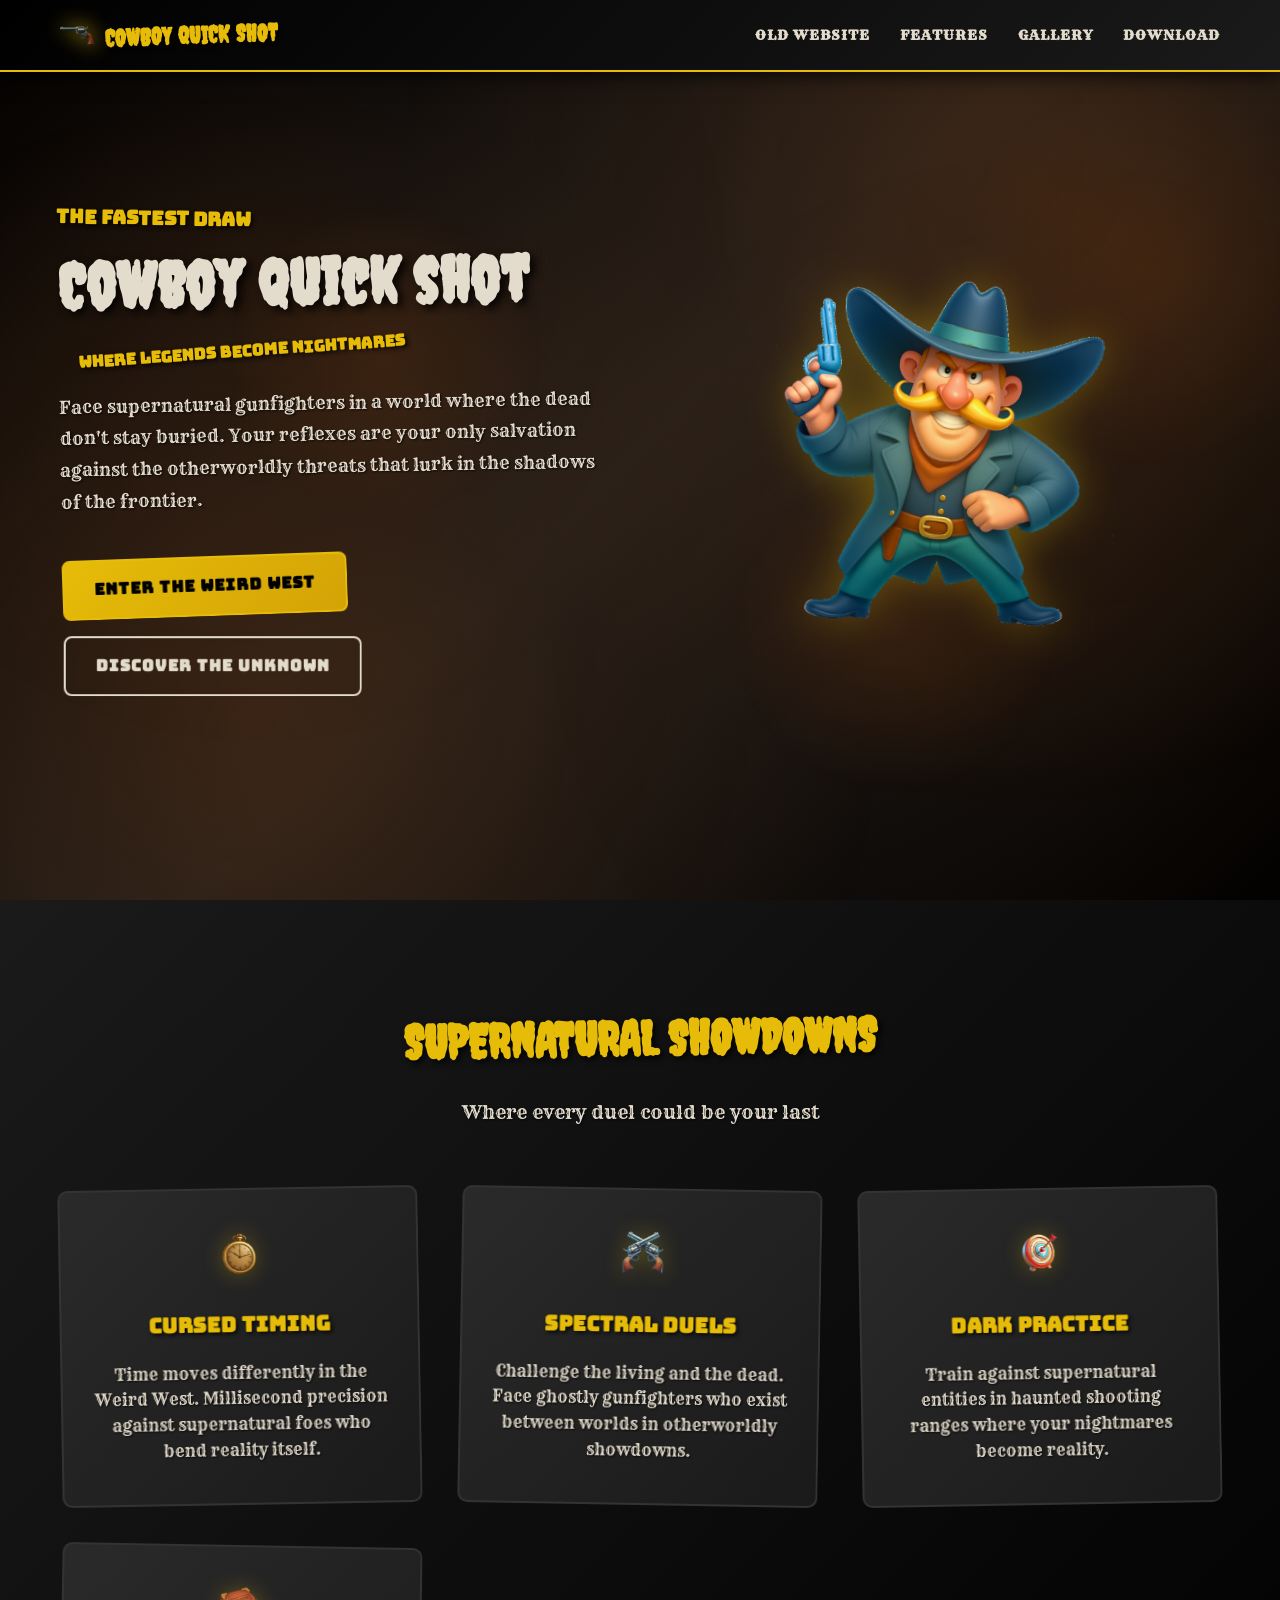
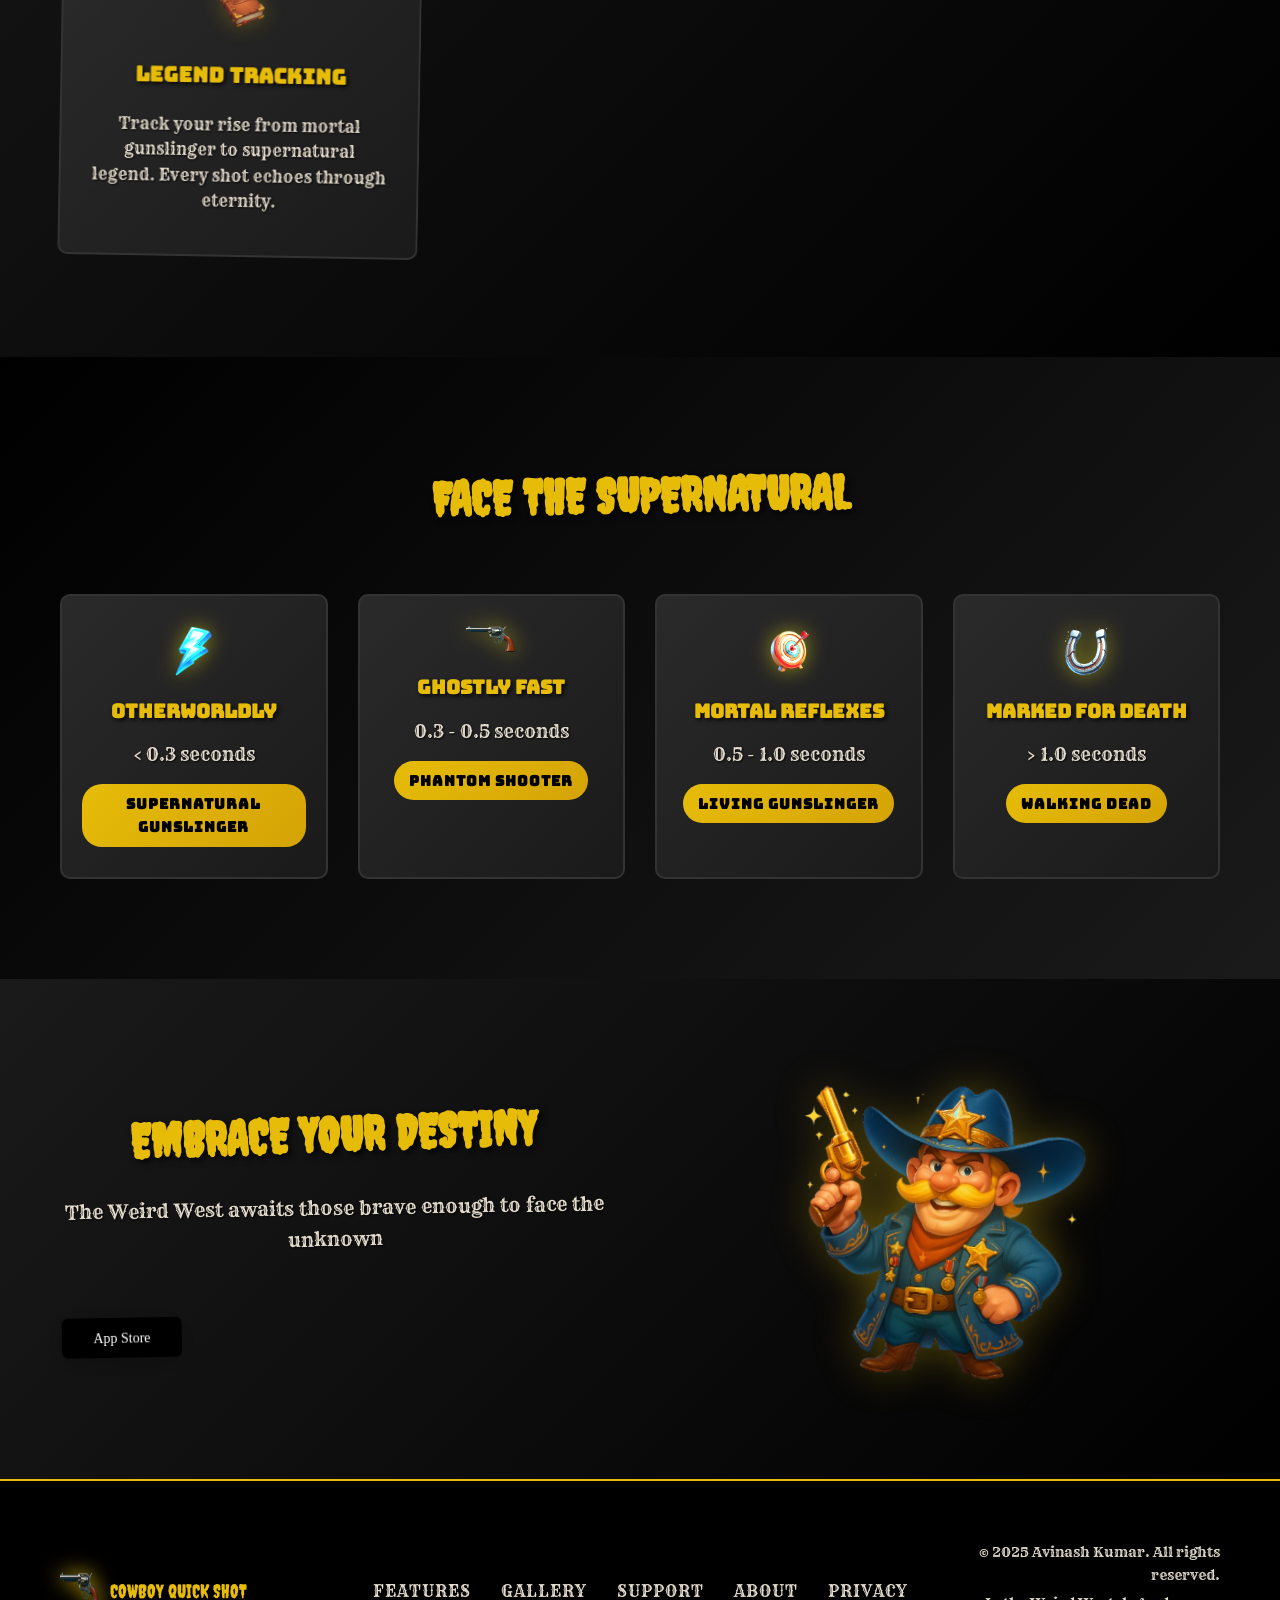
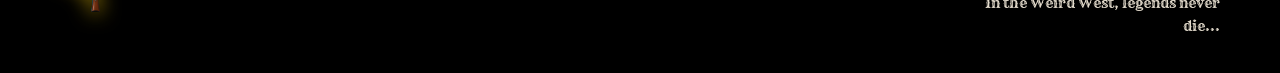
==== commit ed769b83: "Enhance website with React Bits inspired components and animations" ====
--- a/index.html
+++ b/index.html
@@ -191,6 +191,16 @@
         </div>
     </footer>
 
+    <!-- Back to Top Button (React Bits Inspired) -->
+    <button id="back-to-top" class="back-to-top-btn" aria-label="Back to top">
+        <svg class="arrow-up" viewBox="0 0 24 24" fill="none" xmlns="http://www.w3.org/2000/svg">
+            <path d="M17 15L12 10L7 15" stroke="currentColor" stroke-width="2" stroke-linecap="round" stroke-linejoin="round"/>
+        </svg>
+    </button>
+
+    <!-- Notification Container -->
+    <div id="notification-container" class="notification-container"></div>
+
     <script src="js/weird-west.js"></script>
 </body>
 </html>
--- a/css/weird-west-style.css
+++ b/css/weird-west-style.css
@@ -647,6 +647,275 @@
     text-shadow: 1px 1px 2px rgba(0, 0, 0, 0.8);
 }
 
+/* Back to Top Button (React Bits Inspired) */
+.back-to-top-btn {
+    position: fixed;
+    right: 2rem;
+    bottom: 1rem;
+    z-index: 9998;
+    padding: 12px;
+    background: linear-gradient(135deg, #8B4513 0%, #CD853F 100%);
+    color: #F5DEB3;
+    border: 2px solid #e6bc08;
+    border-radius: 12px;
+    cursor: pointer;
+    box-shadow: 0 4px 15px rgba(0, 0, 0, 0.3), 0 0 20px rgba(230, 188, 8, 0.2);
+    transition: all 0.3s ease;
+    opacity: 0;
+    transform: translateY(10px);
+    backdrop-filter: blur(10px);
+    font-family: 'Bungee', cursive;
+}
+
+.back-to-top-btn.visible {
+    opacity: 1;
+    bottom: 2rem;
+    transform: translateY(0);
+}
+
+.back-to-top-btn:hover {
+    background: linear-gradient(135deg, #CD853F 0%, #8B4513 100%);
+    transform: translateY(-5px) rotate(5deg) scale(1.1);
+    box-shadow: 0 8px 25px rgba(0, 0, 0, 0.4), 0 0 30px rgba(230, 188, 8, 0.4);
+    border-color: #F5DEB3;
+}
+
+.back-to-top-btn:active {
+    transform: translateY(-2px) rotate(2deg) scale(1.05);
+}
+
+.arrow-up {
+    width: 20px;
+    height: 20px;
+    transition: transform 0.3s ease;
+}
+
+.back-to-top-btn:hover .arrow-up {
+    transform: translateY(-2px);
+}
+
+/* Notification System */
+.notification-container {
+    position: fixed;
+    top: 100px;
+    right: 2rem;
+    z-index: 9999;
+    pointer-events: none;
+}
+
+.cowboy-notification {
+    background: linear-gradient(135deg, #8B4513 0%, #CD853F 100%);
+    color: #F5DEB3;
+    padding: 12px 20px;
+    border-radius: 8px;
+    border: 2px solid #e6bc08;
+    font-family: 'Bungee', cursive;
+    font-size: 0.9rem;
+    font-weight: 600;
+    margin-bottom: 10px;
+    box-shadow: 0 4px 15px rgba(0, 0, 0, 0.3), 0 0 20px rgba(230, 188, 8, 0.2);
+    backdrop-filter: blur(10px);
+    animation: slideInNotification 0.5s ease-out, fadeOutNotification 0.5s ease-out 2.5s;
+    transform: translateX(100%);
+    opacity: 0;
+    text-shadow: 1px 1px 2px rgba(0, 0, 0, 0.8);
+    letter-spacing: 0.5px;
+}
+
+@keyframes slideInNotification {
+    from {
+        transform: translateX(100%);
+        opacity: 0;
+    }
+    to {
+        transform: translateX(0);
+        opacity: 1;
+    }
+}
+
+@keyframes fadeOutNotification {
+    from {
+        transform: translateX(0);
+        opacity: 1;
+    }
+    to {
+        transform: translateX(100%);
+        opacity: 0;
+    }
+}
+
+/* Enhanced Hero Text Animation */
+.hero-main {
+    display: block;
+    font-family: 'Creepster', cursive;
+    font-size: 4rem;
+    font-weight: bold;
+    color: #e3dbcc;
+    text-shadow: 4px 4px 8px rgba(0, 0, 0, 0.8);
+    line-height: 1.1;
+    margin-bottom: 15px;
+    overflow: hidden;
+}
+
+.hero-main.typing {
+    border-right: 3px solid #e6bc08;
+    animation: blink 1s infinite;
+}
+
+@keyframes blink {
+    0%, 50% { border-color: #e6bc08; }
+    51%, 100% { border-color: transparent; }
+}
+
+/* Enhanced Feature Cards with Parallax */
+.feature-card {
+    background: linear-gradient(135deg, #2a2a2a 0%, #1a1a1a 100%);
+    padding: 40px 30px;
+    border-radius: 10px;
+    text-align: center;
+    transition: all 0.3s ease;
+    border: 2px solid #333;
+    position: relative;
+    overflow: hidden;
+    transform: rotate(-1deg);
+    backdrop-filter: blur(5px);
+}
+
+.feature-card::before {
+    content: '';
+    position: absolute;
+    top: 0;
+    left: 0;
+    width: 100%;
+    height: 100%;
+    background: linear-gradient(45deg, transparent 48%, rgba(230, 188, 8, 0.1) 50%, transparent 52%);
+    opacity: 0;
+    transition: opacity 0.3s ease;
+}
+
+.feature-card::after {
+    content: '';
+    position: absolute;
+    top: -50%;
+    left: -50%;
+    width: 200%;
+    height: 200%;
+    background: radial-gradient(circle, transparent 70%, rgba(230, 188, 8, 0.1) 100%);
+    opacity: 0;
+    transition: all 0.5s ease;
+    animation: rotate 20s linear infinite;
+}
+
+@keyframes rotate {
+    from { transform: rotate(0deg); }
+    to { transform: rotate(360deg); }
+}
+
+.feature-card:hover::before {
+    opacity: 1;
+}
+
+.feature-card:hover::after {
+    opacity: 1;
+    animation-duration: 2s;
+}
+
+.feature-card:hover {
+    transform: rotate(1deg) translateY(-15px);
+    border-color: #e6bc08;
+    box-shadow: 0 20px 50px rgba(230, 188, 8, 0.3);
+}
+
+/* Enhanced Button Animations */
+.btn {
+    display: inline-flex;
+    align-items: center;
+    gap: 10px;
+    padding: 15px 30px;
+    text-decoration: none;
+    font-weight: bold;
+    font-size: 1rem;
+    border-radius: 8px;
+    transition: all 0.3s ease;
+    text-transform: uppercase;
+    letter-spacing: 1px;
+    position: relative;
+    overflow: hidden;
+    font-family: 'Bungee', cursive;
+    backdrop-filter: blur(5px);
+}
+
+.btn::before {
+    content: '';
+    position: absolute;
+    top: 0;
+    left: -100%;
+    width: 100%;
+    height: 100%;
+    background: linear-gradient(90deg, transparent, rgba(255, 255, 255, 0.3), transparent);
+    transition: left 0.5s ease;
+}
+
+.btn::after {
+    content: '';
+    position: absolute;
+    top: 50%;
+    left: 50%;
+    width: 0;
+    height: 0;
+    background: rgba(255, 255, 255, 0.2);
+    border-radius: 50%;
+    transition: all 0.3s ease;
+    transform: translate(-50%, -50%);
+}
+
+.btn:hover::before {
+    left: 100%;
+}
+
+.btn:hover::after {
+    width: 300px;
+    height: 300px;
+}
+
+.btn:active {
+    transform: scale(0.95);
+}
+
+/* Enhanced Scroll Animations */
+.scroll-reveal {
+    opacity: 0;
+    transform: translateY(50px);
+    transition: all 0.8s ease;
+}
+
+.scroll-reveal.revealed {
+    opacity: 1;
+    transform: translateY(0);
+}
+
+.scroll-reveal-left {
+    opacity: 0;
+    transform: translateX(-50px);
+    transition: all 0.8s ease;
+}
+
+.scroll-reveal-left.revealed {
+    opacity: 1;
+    transform: translateX(0);
+}
+
+.scroll-reveal-right {
+    opacity: 0;
+    transform: translateX(50px);
+    transition: all 0.8s ease;
+}
+
+.scroll-reveal-right.revealed {
+    opacity: 1;
+    transform: translateX(0);
+}
+
 /* Responsive Design */
 @media (max-width: 768px) {
     .hero-content {
@@ -727,4 +996,29 @@
     .performance-card:hover {
         transform: translateY(-5px);
     }
+    
+    .back-to-top-btn {
+        right: 1rem;
+        bottom: 1rem;
+        padding: 10px;
+    }
+    
+    .back-to-top-btn.visible {
+        bottom: 1.5rem;
+    }
+    
+    .arrow-up {
+        width: 18px;
+        height: 18px;
+    }
+    
+    .notification-container {
+        right: 1rem;
+        top: 80px;
+    }
+    
+    .cowboy-notification {
+        font-size: 0.8rem;
+        padding: 10px 16px;
+    }
 }
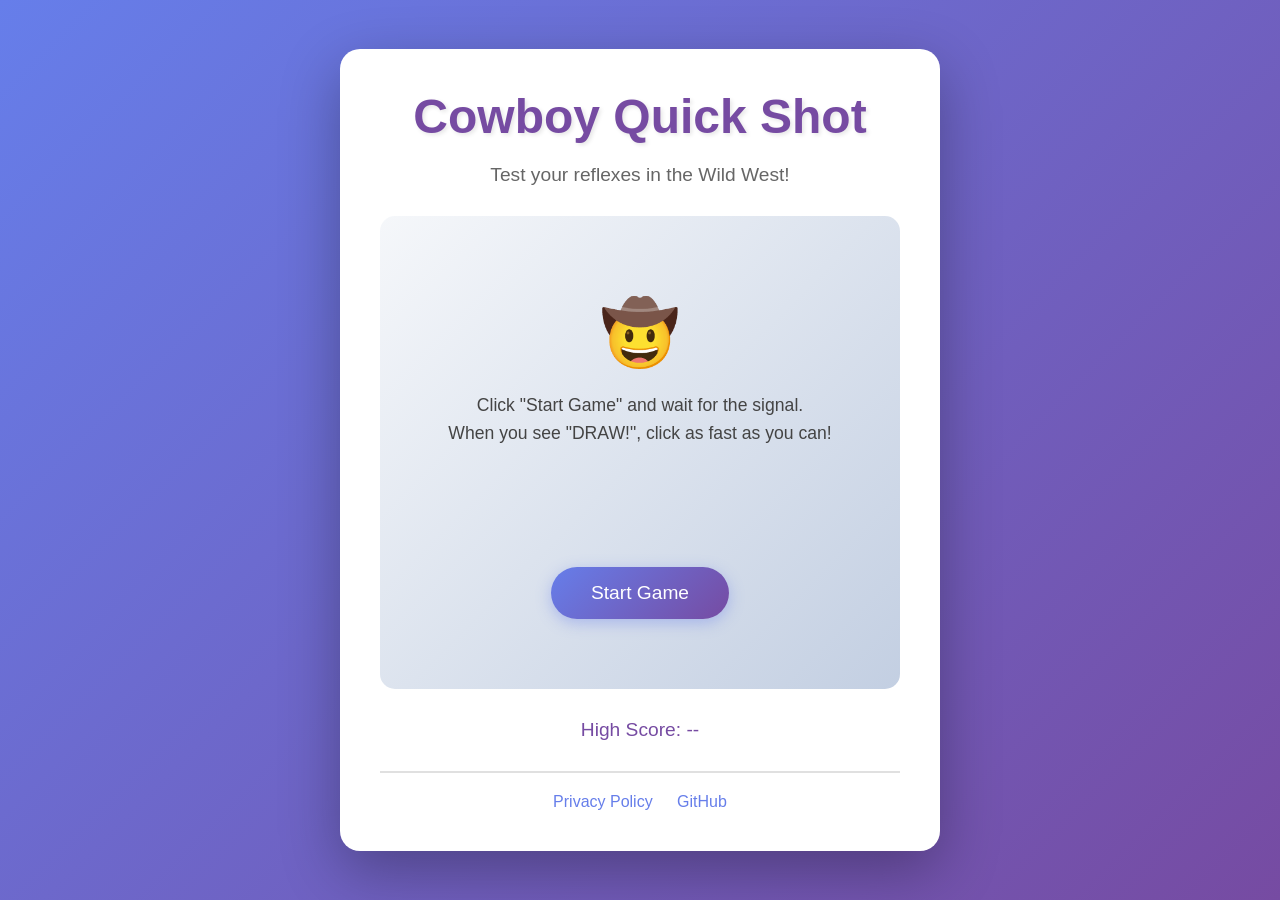
==== commit 2503eb0e: "Initial commit - Add Cowboy Quick Shot game with privacy page" ====
--- a/index.html
+++ b/index.html
@@ -3,204 +3,251 @@
 <head>
     <meta charset="UTF-8">
     <meta name="viewport" content="width=device-width, initial-scale=1.0">
-    <title>Cowboy Quick Shot - Weird West Edition</title>
-    <meta name="description" content="Enter the supernatural gunslinger world - where the fastest draw meets the unknown forces of the Weird West">
-    <link rel="stylesheet" href="css/weird-west-style.css">
-    <link rel="preconnect" href="https://fonts.googleapis.com">
-    <link rel="preconnect" href="https://fonts.gstatic.com" crossorigin>
-    <link href="https://fonts.googleapis.com/css2?family=Creepster&family=Rye&family=Bungee&display=swap" rel="stylesheet">
+    <title>Cowboy Quick Shot - Fast-Draw Reaction Game</title>
+    <style>
+        * {
+            margin: 0;
+            padding: 0;
+            box-sizing: border-box;
+        }
+        
+        body {
+            font-family: -apple-system, BlinkMacSystemFont, 'Segoe UI', Roboto, 'Helvetica Neue', Arial, sans-serif;
+            background: linear-gradient(135deg, #667eea 0%, #764ba2 100%);
+            min-height: 100vh;
+            display: flex;
+            justify-content: center;
+            align-items: center;
+            padding: 20px;
+        }
+        
+        .game-container {
+            background: white;
+            border-radius: 20px;
+            padding: 40px;
+            box-shadow: 0 20px 60px rgba(0,0,0,0.3);
+            text-align: center;
+            max-width: 600px;
+            width: 100%;
+        }
+        
+        h1 {
+            color: #764ba2;
+            font-size: 3em;
+            margin-bottom: 20px;
+            text-shadow: 2px 2px 4px rgba(0,0,0,0.1);
+        }
+        
+        .subtitle {
+            color: #666;
+            font-size: 1.2em;
+            margin-bottom: 30px;
+        }
+        
+        .game-area {
+            background: linear-gradient(135deg, #f5f7fa 0%, #c3cfe2 100%);
+            border-radius: 15px;
+            padding: 60px 20px;
+            margin: 30px 0;
+            min-height: 300px;
+            display: flex;
+            flex-direction: column;
+            justify-content: center;
+            align-items: center;
+            position: relative;
+        }
+        
+        .instructions {
+            font-size: 1.1em;
+            color: #444;
+            line-height: 1.6;
+            margin-bottom: 20px;
+        }
+        
+        .btn {
+            background: linear-gradient(135deg, #667eea, #764ba2);
+            color: white;
+            border: none;
+            padding: 15px 40px;
+            font-size: 1.2em;
+            border-radius: 30px;
+            cursor: pointer;
+            transition: all 0.3s;
+            margin: 10px;
+            box-shadow: 0 4px 15px rgba(102, 126, 234, 0.4);
+        }
+        
+        .btn:hover {
+            transform: translateY(-2px);
+            box-shadow: 0 6px 20px rgba(102, 126, 234, 0.6);
+        }
+        
+        .btn:active {
+            transform: translateY(0);
+        }
+        
+        .btn:disabled {
+            opacity: 0.6;
+            cursor: not-allowed;
+        }
+        
+        .message {
+            font-size: 2em;
+            font-weight: bold;
+            margin: 20px 0;
+            min-height: 50px;
+        }
+        
+        .wait-message {
+            color: #ff6b6b;
+        }
+        
+        .ready-message {
+            color: #51cf66;
+            animation: pulse 0.5s infinite alternate;
+        }
+        
+        @keyframes pulse {
+            from { transform: scale(1); }
+            to { transform: scale(1.05); }
+        }
+        
+        .score {
+            font-size: 1.5em;
+            color: #667eea;
+            margin: 20px 0;
+        }
+        
+        .high-score {
+            color: #764ba2;
+            font-size: 1.2em;
+            margin-top: 10px;
+        }
+        
+        .footer {
+            margin-top: 30px;
+            padding-top: 20px;
+            border-top: 2px solid #e0e0e0;
+        }
+        
+        .footer a {
+            color: #667eea;
+            text-decoration: none;
+            margin: 0 10px;
+            transition: color 0.3s;
+        }
+        
+        .footer a:hover {
+            color: #764ba2;
+        }
+        
+        .cowboy-emoji {
+            font-size: 4em;
+            margin: 20px 0;
+        }
+    </style>
 </head>
 <body>
-    <div class="grunge-overlay"></div>
-    <div class="splatter-bg"></div>
+    <div class="game-container">
+        <h1>Cowboy Quick Shot</h1>
+        <p class="subtitle">Test your reflexes in the Wild West!</p>
+        
+        <div class="game-area">
+            <div class="cowboy-emoji">🤠</div>
+            <div class="instructions">
+                Click "Start Game" and wait for the signal.<br>
+                When you see "DRAW!", click as fast as you can!
+            </div>
+            <div class="message" id="message"></div>
+            <button class="btn" id="startBtn" onclick="startGame()">Start Game</button>
+            <button class="btn" id="shootBtn" onclick="shoot()" style="display: none;" disabled>SHOOT!</button>
+        </div>
+        
+        <div class="score" id="score"></div>
+        <div class="high-score" id="highScore">High Score: --</div>
+        
+        <div class="footer">
+            <a href="privacy.html">Privacy Policy</a>
+            <a href="https://github.com/avinashkr29/cowboy-quick-shot-app">GitHub</a>
+        </div>
+    </div>
     
-    <header class="header">
-        <nav class="nav">
-            <div class="nav-brand">
-                <img src="images/revolver.png" alt="Revolver" class="nav-logo">
-                <span class="nav-title">COWBOY QUICK SHOT</span>
-            </div>
-            <ul class="nav-menu">
-                <li><a href="old-website.html">Old Website</a></li>
-                <li><a href="#features">Features</a></li>
-                <li><a href="gallery.html">Gallery</a></li>
-                <li><a href="#download">Download</a></li>
-            </ul>
-        </nav>
-    </header>
-
-    <main>
-        <!-- Hero Section -->
-        <section class="hero">
-            <div class="hero-bg-texture"></div>
-            <div class="hero-content">
-                <div class="hero-text">
-                    <h1 class="hero-title">
-                        <span class="hero-subtitle rotated">THE FASTEST DRAW</span>
-                        <span class="hero-main">Cowboy quick shot</span>
-                        <span class="hero-tagline">WHERE LEGENDS BECOME NIGHTMARES</span>
-                    </h1>
-                    <p class="hero-description">
-                        Face supernatural gunfighters in a world where the dead don't stay buried. 
-                        Your reflexes are your only salvation against the otherworldly threats that 
-                        lurk in the shadows of the frontier.
-                    </p>
-                    <div class="hero-buttons">
-                        <a href="#download" class="btn btn-primary">
-                            ENTER THE WEIRD WEST
-                        </a>
-                        <a href="#features" class="btn btn-secondary">
-                            DISCOVER THE UNKNOWN
-                        </a>
-                    </div>
-                </div>
-                <div class="hero-image">
-                    <div class="silhouette-container">
-                        <img src="images/home_page/man.png" alt="Gunslinger Silhouette" class="gunslinger-silhouette">
-                        <div class="supernatural-glow"></div>
-                    </div>
-                </div>
-            </div>
-        </section>
-
-        <!-- Features Section -->
-        <section id="features" class="features">
-            <div class="container">
-                <h2 class="section-title rotated-slight">SUPERNATURAL SHOWDOWNS</h2>
-                <p class="section-subtitle">Where every duel could be your last</p>
-                
-                <div class="features-grid">
-                    <div class="feature-card">
-                        <div class="feature-icon">
-                            <img src="images/settings_page/pocket_watch.png" alt="Cursed Timepiece">
-                        </div>
-                        <h3>CURSED TIMING</h3>
-                        <p>Time moves differently in the Weird West. Millisecond precision against supernatural foes who bend reality itself.</p>
-                    </div>
-                    
-                    <div class="feature-card">
-                        <div class="feature-icon">
-                            <img src="images/home_page/dual_revolver.png" alt="Ghost Revolvers">
-                        </div>
-                        <h3>SPECTRAL DUELS</h3>
-                        <p>Challenge the living and the dead. Face ghostly gunfighters who exist between worlds in otherworldly showdowns.</p>
-                    </div>
-                    
-                    <div class="feature-card">
-                        <div class="feature-icon">
-                            <img src="images/settings_page/target.png" alt="Haunted Target">
-                        </div>
-                        <h3>DARK PRACTICE</h3>
-                        <p>Train against supernatural entities in haunted shooting ranges where your nightmares become reality.</p>
-                    </div>
-                    
-                    <div class="feature-card">
-                        <div class="feature-icon">
-                            <img src="images/home_page/records.png" alt="Cursed Records">
-                        </div>
-                        <h3>LEGEND TRACKING</h3>
-                        <p>Track your rise from mortal gunslinger to supernatural legend. Every shot echoes through eternity.</p>
-                    </div>
-                </div>
-            </div>
-        </section>
-
-        <!-- Supernatural Performance -->
-        <section class="performance">
-            <div class="container">
-                <h2 class="section-title rotated-slight">FACE THE SUPERNATURAL</h2>
-                <div class="performance-grid">
-                    <div class="performance-card lightning">
-                        <div class="performance-icon">
-                            <img src="images/settings_page/lighitning.png" alt="Supernatural Lightning">
-                        </div>
-                        <h3>OTHERWORLDLY</h3>
-                        <p>&lt; 0.3 seconds</p>
-                        <span class="performance-badge">SUPERNATURAL GUNSLINGER</span>
-                    </div>
-                    
-                    <div class="performance-card quick">
-                        <div class="performance-icon">
-                            <img src="images/revolver.png" alt="Cursed Revolver">
-                        </div>
-                        <h3>GHOSTLY FAST</h3>
-                        <p>0.3 - 0.5 seconds</p>
-                        <span class="performance-badge">PHANTOM SHOOTER</span>
-                    </div>
-                    
-                    <div class="performance-card good">
-                        <div class="performance-icon">
-                            <img src="images/settings_page/target.png" alt="Haunted Target">
-                        </div>
-                        <h3>MORTAL REFLEXES</h3>
-                        <p>0.5 - 1.0 seconds</p>
-                        <span class="performance-badge">LIVING GUNSLINGER</span>
-                    </div>
-                    
-                    <div class="performance-card practice">
-                        <div class="performance-icon">
-                            <img src="images/settings_page/horseshoe_broken.png" alt="Cursed Horseshoe">
-                        </div>
-                        <h3>MARKED FOR DEATH</h3>
-                        <p>&gt; 1.0 seconds</p>
-                        <span class="performance-badge">WALKING DEAD</span>
-                    </div>
-                </div>
-            </div>
-        </section>
-
-        <!-- Download Section -->
-        <section id="download" class="download">
-            <div class="container">
-                <div class="download-content">
-                    <h2 class="section-title rotated-slight">EMBRACE YOUR DESTINY</h2>
-                    <p class="section-subtitle">The Weird West awaits those brave enough to face the unknown</p>
-                    <div class="download-buttons">
-                        <a href="#" class="app-store-btn">
-                            <img src="[data-uri]" alt="Download on App Store">
-                        </a>
-                    </div>
-                </div>
-                <div class="download-image">
-                    <img src="images/vip_cowboy.png" alt="Supernatural Cowboy" class="cowboy-download">
-                    <div class="supernatural-aura"></div>
-                </div>
-            </div>
-        </section>
-    </main>
-
-    <footer class="footer">
-        <div class="container">
-            <div class="footer-content">
-                <div class="footer-brand">
-                    <img src="images/revolver.png" alt="Revolver" class="footer-logo">
-                    <span class="footer-title">COWBOY QUICK SHOT</span>
-                </div>
-                <div class="footer-links">
-                    <a href="#features">Features</a>
-                    <a href="gallery.html">Gallery</a>
-                    <a href="support.html">Support</a>
-                    <a href="about.html">About</a>
-                    <a href="privacy.html">Privacy</a>
-                </div>
-                <div class="footer-social">
-                    <p>© 2025 Avinash Kumar. All rights reserved.</p>
-                    <p>In the Weird West, legends never die...</p>
-                </div>
-            </div>
-        </div>
-    </footer>
-
-    <!-- Back to Top Button (React Bits Inspired) -->
-    <button id="back-to-top" class="back-to-top-btn" aria-label="Back to top">
-        <svg class="arrow-up" viewBox="0 0 24 24" fill="none" xmlns="http://www.w3.org/2000/svg">
-            <path d="M17 15L12 10L7 15" stroke="currentColor" stroke-width="2" stroke-linecap="round" stroke-linejoin="round"/>
-        </svg>
-    </button>
-
-    <!-- Notification Container -->
-    <div id="notification-container" class="notification-container"></div>
-
-    <script src="js/weird-west.js"></script>
+    <script>
+        let startTime;
+        let gameActive = false;
+        let timeout;
+        
+        function loadHighScore() {
+            const highScore = localStorage.getItem('cowboyHighScore');
+            if (highScore) {
+                document.getElementById('highScore').textContent = `High Score: ${highScore} ms`;
+            }
+        }
+        
+        function saveHighScore(time) {
+            const currentHigh = localStorage.getItem('cowboyHighScore');
+            if (!currentHigh || time < parseInt(currentHigh)) {
+                localStorage.setItem('cowboyHighScore', time);
+                document.getElementById('highScore').textContent = `High Score: ${time} ms`;
+                return true;
+            }
+            return false;
+        }
+        
+        function startGame() {
+            gameActive = false;
+            document.getElementById('startBtn').style.display = 'none';
+            document.getElementById('shootBtn').style.display = 'inline-block';
+            document.getElementById('shootBtn').disabled = true;
+            document.getElementById('message').className = 'message wait-message';
+            document.getElementById('message').textContent = 'Wait for it...';
+            document.getElementById('score').textContent = '';
+            
+            const randomDelay = Math.random() * 3000 + 2000;
+            
+            timeout = setTimeout(() => {
+                gameActive = true;
+                startTime = Date.now();
+                document.getElementById('shootBtn').disabled = false;
+                document.getElementById('message').className = 'message ready-message';
+                document.getElementById('message').textContent = 'DRAW!';
+            }, randomDelay);
+        }
+        
+        function shoot() {
+            if (!gameActive) {
+                clearTimeout(timeout);
+                document.getElementById('message').className = 'message wait-message';
+                document.getElementById('message').textContent = 'Too early! You lose!';
+                document.getElementById('score').textContent = 'Try again!';
+                resetGame();
+                return;
+            }
+            
+            const endTime = Date.now();
+            const reactionTime = endTime - startTime;
+            
+            document.getElementById('message').className = 'message';
+            document.getElementById('message').textContent = 'Nice shot!';
+            document.getElementById('score').textContent = `Reaction time: ${reactionTime} ms`;
+            
+            if (saveHighScore(reactionTime)) {
+                document.getElementById('message').textContent = 'NEW HIGH SCORE!';
+            }
+            
+            gameActive = false;
+            resetGame();
+        }
+        
+        function resetGame() {
+            setTimeout(() => {
+                document.getElementById('startBtn').style.display = 'inline-block';
+                document.getElementById('shootBtn').style.display = 'none';
+                document.getElementById('message').textContent = '';
+            }, 2000);
+        }
+        
+        loadHighScore();
+    </script>
 </body>
 </html>
